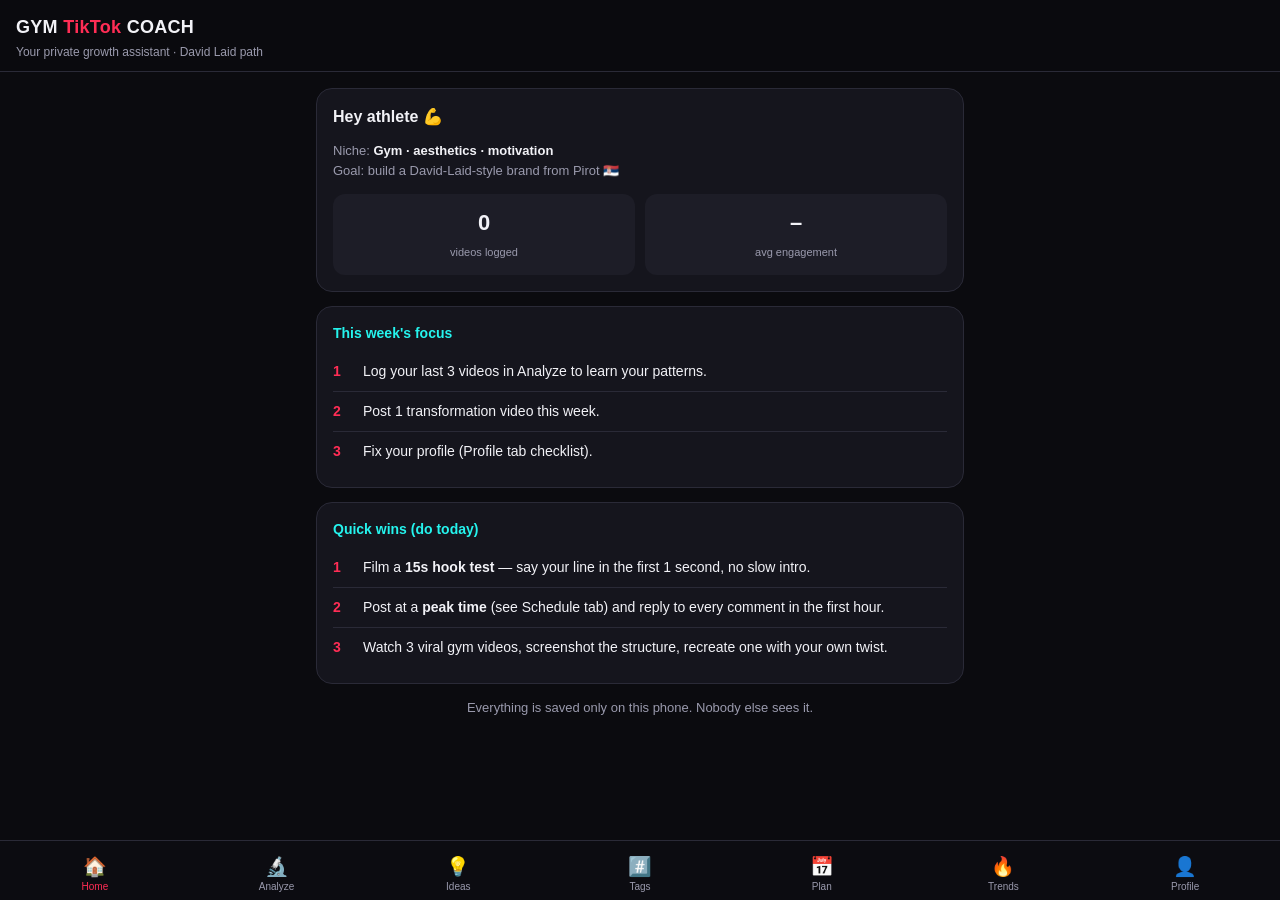
==== tiktok-gym-analyzer/index.html @ 6186374b "Add personal Gym TikTok Coach app (analyzer + growth assistant) Single-file offline web app tailored" ====
<!DOCTYPE html>
<html lang="en">
<head>
<meta charset="UTF-8" />
<meta name="viewport" content="width=device-width, initial-scale=1.0, maximum-scale=1.0, user-scalable=no" />
<meta name="theme-color" content="#0b0b0f" />
<title>Gym TikTok Coach</title>
<style>
  :root{
    --bg:#0b0b0f; --card:#15151d; --card2:#1d1d27; --line:#2a2a37;
    --txt:#f2f2f7; --muted:#9a9aad; --accent:#ff2d55; --accent2:#25f4ee;
    --good:#2ecc71; --warn:#f1c40f; --bad:#ff5252; --radius:16px;
  }
  *{box-sizing:border-box;-webkit-tap-highlight-color:transparent}
  body{margin:0;font-family:-apple-system,BlinkMacSystemFont,"Segoe UI",Roboto,Helvetica,Arial,sans-serif;
    background:var(--bg);color:var(--txt);line-height:1.5;padding-bottom:90px}
  header{position:sticky;top:0;z-index:50;background:rgba(11,11,15,.92);backdrop-filter:blur(12px);
    border-bottom:1px solid var(--line);padding:14px 16px 10px}
  header h1{margin:0;font-size:18px;font-weight:800;letter-spacing:.3px}
  header h1 span{color:var(--accent)}
  header p{margin:2px 0 0;font-size:12px;color:var(--muted)}
  main{padding:16px;max-width:680px;margin:0 auto}
  section{display:none;animation:fade .25s ease}
  section.active{display:block}
  @keyframes fade{from{opacity:0;transform:translateY(6px)}to{opacity:1;transform:none}}
  h2{font-size:16px;margin:4px 0 12px}
  h3{font-size:14px;margin:18px 0 8px;color:var(--accent2)}
  .card{background:var(--card);border:1px solid var(--line);border-radius:var(--radius);padding:16px;margin-bottom:14px}
  .card.tight{padding:13px}
  label{display:block;font-size:12px;color:var(--muted);margin:10px 0 4px;font-weight:600}
  input,select,textarea{width:100%;background:var(--card2);border:1px solid var(--line);color:var(--txt);
    border-radius:10px;padding:11px 12px;font-size:15px;font-family:inherit}
  textarea{resize:vertical;min-height:60px}
  .row{display:flex;gap:10px}.row>*{flex:1}
  button{cursor:pointer;border:none;font-family:inherit}
  .btn{background:var(--accent);color:#fff;font-weight:700;font-size:15px;padding:13px;border-radius:12px;width:100%;margin-top:14px}
  .btn.alt{background:var(--card2);color:var(--txt);border:1px solid var(--line)}
  .btn.sm{width:auto;padding:8px 14px;font-size:13px;margin:0}
  .chip{display:inline-block;background:var(--card2);border:1px solid var(--line);border-radius:999px;
    padding:6px 11px;font-size:13px;margin:4px 6px 0 0;cursor:pointer}
  .chip:active{background:var(--accent);border-color:var(--accent)}
  .hash{color:var(--accent2);font-size:13px;background:#142023;border:1px solid #1d3a3d;border-radius:8px;
    padding:6px 9px;margin:4px 6px 0 0;display:inline-block;cursor:pointer}
  .muted{color:var(--muted);font-size:13px}
  .pill{display:inline-block;font-size:11px;font-weight:700;padding:3px 9px;border-radius:999px;text-transform:uppercase;letter-spacing:.4px}
  .pill.good{background:rgba(46,204,113,.15);color:var(--good)}
  .pill.warn{background:rgba(241,196,15,.15);color:var(--warn)}
  .pill.bad{background:rgba(255,82,82,.15);color:var(--bad)}
  .vid{border-left:3px solid var(--line);padding:12px 0 12px 13px;margin-bottom:12px}
  .vid h4{margin:0 0 4px;font-size:14px}
  .vid .stats{font-size:12px;color:var(--muted);margin:2px 0}
  .diag{font-size:13px;margin-top:8px;background:var(--card2);border-radius:10px;padding:10px 12px}
  .diag b{color:var(--txt)}
  .meter{height:7px;background:var(--card2);border-radius:99px;overflow:hidden;margin:6px 0}
  .meter>i{display:block;height:100%;border-radius:99px}
  nav{position:fixed;bottom:0;left:0;right:0;background:rgba(13,13,18,.96);backdrop-filter:blur(14px);
    border-top:1px solid var(--line);display:flex;z-index:60;padding:6px 4px env(safe-area-inset-bottom)}
  nav button{flex:1;background:none;color:var(--muted);font-size:10px;padding:8px 2px;display:flex;flex-direction:column;align-items:center;gap:3px}
  nav button .ic{font-size:19px}
  nav button.on{color:var(--accent)}
  ul.clean{list-style:none;padding:0;margin:0}
  ul.clean li{padding:9px 0;border-bottom:1px solid var(--line);font-size:14px;display:flex;gap:10px;align-items:flex-start}
  ul.clean li:last-child{border-bottom:none}
  ul.clean li .n{color:var(--accent);font-weight:800;min-width:20px}
  .check{display:flex;gap:10px;align-items:flex-start;padding:9px 0;border-bottom:1px solid var(--line);font-size:14px}
  .check:last-child{border-bottom:none}
  .check input{width:20px;height:20px;flex:none;margin-top:1px;accent-color:var(--accent)}
  .check.done span{text-decoration:line-through;color:var(--muted)}
  .grid2{display:grid;grid-template-columns:1fr 1fr;gap:10px}
  .stat{background:var(--card2);border-radius:12px;padding:12px;text-align:center}
  .stat b{display:block;font-size:22px}
  .stat small{color:var(--muted);font-size:11px}
  .day{font-weight:700;color:var(--accent2);font-size:13px}
  details{background:var(--card2);border-radius:12px;padding:0 14px;margin-bottom:10px}
  details summary{cursor:pointer;padding:13px 0;font-weight:700;font-size:14px;list-style:none}
  details summary::-webkit-details-marker{display:none}
  details summary:before{content:"＋ ";color:var(--accent)}
  details[open] summary:before{content:"－ "}
  details .body{padding:0 0 14px;font-size:13.5px;color:#d8d8e2}
  .toast{position:fixed;bottom:96px;left:50%;transform:translateX(-50%);background:var(--accent);color:#fff;
    padding:10px 18px;border-radius:99px;font-size:13px;font-weight:700;opacity:0;transition:.3s;z-index:99;pointer-events:none}
  .toast.show{opacity:1}
  .empty{text-align:center;color:var(--muted);padding:30px 10px;font-size:14px}
  a{color:var(--accent2)}
</style>
</head>
<body>
<header>
  <h1>GYM <span>TikTok</span> COACH</h1>
  <p id="hdrSub">Your private growth assistant · David Laid path</p>
</header>

<main>
  <!-- ============ HOME / DASHBOARD ============ -->
  <section id="home" class="active">
    <div class="card">
      <h2 style="margin-top:0">Hey <span id="homeName">athlete</span> 💪</h2>
      <p class="muted" style="margin-top:0">Niche: <b id="homeNiche" style="color:var(--txt)">Gym · aesthetics · motivation</b><br/>
      Goal: build a David-Laid-style brand from Pirot 🇷🇸</p>
      <div class="grid2" style="margin-top:14px">
        <div class="stat"><b id="kVids">0</b><small>videos logged</small></div>
        <div class="stat"><b id="kEng">–</b><small>avg engagement</small></div>
      </div>
    </div>

    <div class="card">
      <h3 style="margin-top:0">This week's focus</h3>
      <ul class="clean" id="weekFocus"></ul>
    </div>

    <div class="card">
      <h3 style="margin-top:0">Quick wins (do today)</h3>
      <ul class="clean">
        <li><span class="n">1</span><span>Film a <b>15s hook test</b> — say your line in the first 1 second, no slow intro.</span></li>
        <li><span class="n">2</span><span>Post at a <b>peak time</b> (see Schedule tab) and reply to every comment in the first hour.</span></li>
        <li><span class="n">3</span><span>Watch 3 viral gym videos, screenshot the structure, recreate one with your own twist.</span></li>
      </ul>
    </div>
    <p class="muted" style="text-align:center">Everything is saved only on this phone. Nobody else sees it.</p>
  </section>

  <!-- ============ ANALYZE ============ -->
  <section id="analyze">
    <h2>Analyze a video</h2>
    <div class="card">
      <p class="muted" style="margin-top:0">Open TikTok → your video → tap <b>···</b> → <b>Analytics</b>. Type the numbers in. The coach tells you <i>why</i> it did well or poorly and what to fix.</p>
      <label>Short title / what it was about</label>
      <input id="aTitle" placeholder="e.g. Back day + David Laid quote" />
      <div class="row">
        <div><label>Views</label><input id="aViews" type="number" inputmode="numeric" placeholder="0"/></div>
        <div><label>Likes</label><input id="aLikes" type="number" inputmode="numeric" placeholder="0"/></div>
      </div>
      <div class="row">
        <div><label>Comments</label><input id="aComments" type="number" inputmode="numeric" placeholder="0"/></div>
        <div><label>Shares</label><input id="aShares" type="number" inputmode="numeric" placeholder="0"/></div>
      </div>
      <div class="row">
        <div><label>Saves (optional)</label><input id="aSaves" type="number" inputmode="numeric" placeholder="0"/></div>
        <div><label>Avg watch (optional)</label>
          <select id="aWatch">
            <option value="">don't know</option>
            <option value="full">Watched most/all</option>
            <option value="mid">Watched about half</option>
            <option value="low">Dropped early</option>
          </select>
        </div>
      </div>
      <label>Video length</label>
      <select id="aLen">
        <option value="short">Under 15s</option>
        <option value="mid" selected>15–35s</option>
        <option value="long">35s+</option>
      </select>
      <button class="btn" onclick="analyze()">Diagnose this video →</button>
    </div>
    <div id="aResult"></div>
  </section>

  <!-- ============ LIBRARY ============ -->
  <section id="library">
    <h2>Your videos</h2>
    <div id="libList"></div>
  </section>

  <!-- ============ IDEAS ============ -->
  <section id="ideas">
    <h2>What to post</h2>
    <div class="card tight">
      <p class="muted" style="margin-top:0">Tap to get a fresh idea built for the gym niche. Each one is a proven format — just add your face and your story.</p>
      <button class="btn sm" onclick="rollIdea()">🎬 Give me an idea</button>
      <div id="ideaBox" style="margin-top:14px"></div>
    </div>

    <h3>Content pillars (rotate these)</h3>
    <div class="card tight">
      <p class="muted" style="margin-top:0">A strong gym page is ~5 repeating themes. Aim each video at one:</p>
      <details><summary>1 · Transformation & progress</summary><div class="body">Your "before vs now", weekly check-ins, "1 year natural progress", flexing PRs. People follow a <b>journey</b>. Show you're 19 and chasing a David Laid physique — that arc is your superpower.</div></details>
      <details><summary>2 · Aesthetics & gym posing</summary><div class="body">Pump clips, posing in good lighting, "how to make your back look wider", outfit/lighting that shows conditioning. High save + share rate.</div></details>
      <details><summary>3 · Motivation & mindset</summary><div class="body">Discipline over motivation, David Laid quotes, "nobody is coming to save you", training when you don't feel like it. Pairs great with a hard set + text overlay.</div></details>
      <details><summary>4 · How-to / value</summary><div class="body">"3 exercises for a bigger chest", form fixes, beginner mistakes, what you eat in a day on a Serbian budget. Value = saves = reach.</div></details>
      <details><summary>5 · Relatable / personality</summary><div class="body">Gym humor, "POV: leg day", gym in Pirot vs big city gyms, training in winter. This is what makes people pick YOU over a faceless page.</div></details>
    </div>

    <h3>Hooks that stop the scroll</h3>
    <div class="card tight">
      <p class="muted" style="margin-top:0">Say or show one of these in the <b>first 1 second</b>. Tap to copy.</p>
      <div id="hookBox"></div>
    </div>
  </section>

  <!-- ============ HASHTAGS ============ -->
  <section id="tags">
    <h2>Hashtags</h2>
    <div class="card">
      <p class="muted" style="margin-top:0">Best practice: <b>3–5 tags</b>, mix one big + a few niche + one local. Don't spam 30 tags. Pick a video type:</p>
      <select id="tagType" onchange="buildTags()">
        <option value="transformation">Transformation / progress</option>
        <option value="aesthetic">Aesthetics / posing</option>
        <option value="motivation">Motivation / mindset</option>
        <option value="howto">How-to / tips</option>
        <option value="relatable">Relatable / funny</option>
      </select>
      <div id="tagOut" style="margin-top:14px"></div>
      <button class="btn alt" id="copyTags" onclick="copyTags()">📋 Copy this set</button>
    </div>
    <div class="card tight">
      <h3 style="margin-top:0">Local reach (Serbia / Balkan)</h3>
      <p class="muted">Adding local tags helps you get seen by people who can actually become a real-life community and dominate a smaller pond first.</p>
      <div id="localTags"></div>
    </div>
  </section>

  <!-- ============ SCHEDULE ============ -->
  <section id="schedule">
    <h2>Posting schedule</h2>
    <div class="card">
      <h3 style="margin-top:0">How often</h3>
      <p>Post <b>1–2 videos per day</b>, every day, for 30 days. Consistency beats perfection — the algorithm rewards volume + watch time while you're small. Quality matters, but a "perfect" video once a week will not grow you.</p>
    </div>
    <div class="card">
      <h3 style="margin-top:0">Best times (Serbia time)</h3>
      <p class="muted" style="margin-top:0">Your followers are mostly students + gym-goers. Post ~30 min before they're free:</p>
      <ul class="clean">
        <li><span class="day">Mon–Fri</span><span>7:00–8:00 (morning scroll) · 14:00–16:00 (after school) · <b>19:00–22:00</b> (prime, best)</span></li>
        <li><span class="day">Sat–Sun</span><span>11:00–13:00 · 19:00–22:00</span></li>
      </ul>
      <p class="muted">After 1–2 weeks, check your own Analytics → Followers → most active times and adjust to YOUR audience.</p>
    </div>
    <div class="card">
      <h3 style="margin-top:0">Stories — what & how often</h3>
      <p>Post <b>2–4 stories/day</b>. Stories build loyalty with people who already follow you (they don't grow reach, but they turn viewers into fans):</p>
      <ul class="clean">
        <li><span class="n">•</span><span><b>Behind the scenes:</b> walking to the gym, pre-workout, the boring real grind.</span></li>
        <li><span class="n">•</span><span><b>Polls/questions:</b> "Push or pull today?", "Rate my form" — replies boost your relationship score.</span></li>
        <li><span class="n">•</span><span><b>Daily check-in:</b> meal, water, mood — show the discipline, not just highlights.</span></li>
        <li><span class="n">•</span><span><b>Re-share your post</b> to story so more followers catch it.</span></li>
      </ul>
    </div>
    <div class="card">
      <h3 style="margin-top:0">Weekly template</h3>
      <ul class="clean" id="weekTemplate"></ul>
    </div>
  </section>

  <!-- ============ TRENDS ============ -->
  <section id="trends">
    <h2>Trends for your niche</h2>
    <div class="card tight">
      <p class="muted" style="margin-top:0">Trends change weekly — these are <b>evergreen gym trend formats</b> that keep coming back. Put your spin on whatever sound is hot right now.</p>
      <div id="trendBox"></div>
    </div>
    <div class="card">
      <h3 style="margin-top:0">How to find what's trending RIGHT NOW</h3>
      <ul class="clean">
        <li><span class="n">1</span><span>Open TikTok search → type <b>"gym"</b>, <b>"fitness"</b>, <b>"natural"</b> and watch what's getting millions this week.</span></li>
        <li><span class="n">2</span><span>When scrolling, if a <b>sound</b> shows ▶ rising / you hear it 3+ times in gym videos — save it, use it within 3–5 days.</span></li>
        <li><span class="n">3</span><span>Follow David Laid, Tom Daley-type aesthetics pages, and 5 Balkan gym creators. Copy the <i>format</i>, not the person.</span></li>
        <li><span class="n">4</span><span>Tap "Add sound" → TikTok shows trending audio with an arrow icon. Use those.</span></li>
      </ul>
    </div>
  </section>

  <!-- ============ PROFILE ============ -->
  <section id="profile">
    <h2>Profile setup</h2>
    <div class="card">
      <h3 style="margin-top:0">Make your profile convert</h3>
      <p class="muted">When someone watches one video, they check your profile in 2 seconds and decide to follow or leave. Optimize it:</p>
      <div id="profChecks"></div>
    </div>
    <div class="card">
      <h3 style="margin-top:0">Bio templates (tap to copy)</h3>
      <div id="bioBox"></div>
    </div>
    <div class="card">
      <h3 style="margin-top:0">Your details</h3>
      <label>Your name / handle</label>
      <input id="setName" placeholder="e.g. Veo / @veo.fit" />
      <button class="btn" onclick="saveProfile()">Save</button>
    </div>
    <div class="card tight">
      <h3 style="margin-top:0">Your data</h3>
      <p class="muted">Everything lives only on this device. Back it up or move phones:</p>
      <div class="row">
        <button class="btn alt sm" style="flex:1" onclick="exportData()">⬇ Export</button>
        <button class="btn alt sm" style="flex:1" onclick="document.getElementById('imp').click()">⬆ Import</button>
      </div>
      <input id="imp" type="file" accept="application/json" style="display:none" onchange="importData(event)" />
      <button class="btn alt sm" style="width:100%;margin-top:10px;color:var(--bad)" onclick="resetAll()">Reset everything</button>
    </div>
  </section>

  <!-- ============ PLAN ============ -->
  <section id="plan">
    <h2>30-day glow-up plan</h2>
    <div class="card tight">
      <p class="muted" style="margin-top:0">Follow this and you'll have a real, growing page in a month. Check items off:</p>
      <div id="planChecks"></div>
    </div>
  </section>
</main>

<nav id="nav"></nav>
<div class="toast" id="toast"></div>

<script>
/* ---------------- STATE ---------------- */
const KEY='gymTikTokCoach_v1';
let state=load();
function load(){try{return JSON.parse(localStorage.getItem(KEY))||fresh()}catch(e){return fresh()}}
function fresh(){return {name:'', videos:[], checks:{}, plan:{}}}
function save(){localStorage.setItem(KEY,JSON.stringify(state))}
function toast(m){const t=document.getElementById('toast');t.textContent=m;t.classList.add('show');setTimeout(()=>t.classList.remove('show'),1600)}

/* ---------------- NAV ---------------- */
const TABS=[
  ['home','🏠','Home'],['analyze','🔬','Analyze'],['library','📁','Videos'],
  ['ideas','💡','Ideas'],['tags','#️⃣','Tags'],['schedule','📅','Plan'],
  ['trends','🔥','Trends'],['profile','👤','Profile'],['plan','🚀','30-Day']
];
function buildNav(){
  const n=document.getElementById('nav');
  // show a compact subset in the bar; all reachable
  const bar=['home','analyze','ideas','tags','schedule','trends','profile'];
  n.innerHTML=bar.map(id=>{
    const t=TABS.find(x=>x[0]===id);
    return `<button data-tab="${id}" onclick="go('${id}')"><span class="ic">${t[1]}</span>${t[2]}</button>`;
  }).join('');
}
function go(id){
  document.querySelectorAll('section').forEach(s=>s.classList.toggle('active',s.id===id));
  document.querySelectorAll('#nav button').forEach(b=>b.classList.toggle('on',b.dataset.tab===id));
  window.scrollTo(0,0);
  if(id==='library')renderLib();
  if(id==='plan')renderPlan();
}

/* ---------------- ANALYSIS ENGINE ---------------- */
function analyze(){
  const v={
    title:val('aTitle')||'Untitled',
    views:num('aViews'),likes:num('aLikes'),comments:num('aComments'),
    shares:num('aShares'),saves:num('aSaves'),
    watch:val('aWatch'),len:val('aLen'),ts:Date.now()
  };
  if(v.views<=0){toast('Enter the views first');return}
  const r=diagnose(v);
  v.diag=r;
  state.videos.unshift(v);save();updateHome();
  document.getElementById('aResult').innerHTML=renderDiag(v,r);
  // clear
  ['aTitle','aViews','aLikes','aComments','aShares','aSaves'].forEach(id=>document.getElementById(id).value='');
  document.getElementById('aResult').scrollIntoView({behavior:'smooth'});
}

function diagnose(v){
  const eng=(v.likes+v.comments+v.shares)/v.views; // engagement rate
  const likeR=v.likes/v.views, comR=v.comments/v.views, shR=v.shares/v.views;
  const saveR=v.saves>0?v.saves/v.views:null;
  let grade, color, headline, why=[], fixes=[];

  // ENGAGEMENT QUALITY (do people who watch, react?)
  // benchmarks for fitness: ER >8% great, 4-8% solid, <4% weak
  const engGood = eng>=0.08, engOk = eng>=0.04;

  // REACH (did the algorithm push it?) — relative to this account
  const avgViews = accountAvgViews();
  const reachGood = v.views >= avgViews*1.5;
  const reachLow  = v.views < avgViews*0.6 || v.views<300;

  // ---- SCENARIOS ----
  if(engGood && reachLow){
    grade='HIDDEN GEM';color='warn';
    headline="Great content, weak reach. The few people who saw it LOVED it — TikTok just didn't push it far.";
    why.push("Engagement rate is high ("+pct(eng)+") — your idea/content is strong.");
    why.push("Views are below your average, so the algorithm didn't expand it. That's almost always the <b>hook</b> (first 1–2s) or <b>watch time</b>, not the topic.");
    fixes.push("Re-post the SAME idea with a harder hook in the first second.");
    fixes.push("Cut the intro — start mid-action (the rep, the reveal).");
    fixes.push("Try a trending sound so it rides an existing wave.");
  } else if(engGood && reachGood){
    grade='WINNER';color='good';
    headline="This is your formula. Make more like this.";
    why.push("High engagement ("+pct(eng)+") AND strong reach — the algorithm and people both approved.");
    if(shR>=0.01) why.push("Strong shares ("+pct(shR)+") — shares are the #1 viral signal. People sent this to friends.");
    fixes.push("Make a PART 2 / series from this exact topic.");
    fixes.push("Note the hook, sound, length, time you posted — repeat that recipe.");
  } else if(!engOk && reachGood){
    grade='SHALLOW VIEWS';color='warn';
    headline="Lots of views but they scrolled past without caring. Looks good, no substance/payoff.";
    why.push("Views are fine but engagement is low ("+pct(eng)+"). People watched a bit then left without liking.");
    why.push("Usually means: no payoff/ending, no reason to like, or the hook over-promised.");
    fixes.push("Add a clear ending or 'wait for it' payoff so people react.");
    fixes.push("Put a question/opinion in the caption to trigger comments.");
    fixes.push("Add a text overlay with a relatable line they'll want to share.");
  } else if(reachLow && !engOk){
    grade='NEEDS WORK';color='bad';
    headline="Low reach and low engagement — most likely the first 2 seconds and watch time.";
    why.push("Few views + few reactions = the video got tested on a small batch and TikTok stopped pushing it.");
    why.push("90% of the time the cause is the HOOK (slow start) or LENGTH (too long, people dropped).");
    fixes.push("Rewrite the first 1 second: show the result/peak first, then explain.");
    fixes.push("Keep it 15–25s while you're small — easier to get full watches & rewatches.");
    fixes.push("Use better lighting/framing so it looks scroll-worthy in the feed.");
  } else {
    grade='SOLID';color='good';
    headline="Decent video. Small tweaks can push it further.";
    why.push("Engagement "+pct(eng)+", reach around your average. Nothing broken, just not breakout.");
    fixes.push("Sharper hook + a trending sound is usually the difference between this and a viral one.");
  }

  // WATCH-TIME signal override
  if(v.watch==='low'){
    why.push("⚠️ You said people dropped early — that's the single biggest reason for low reach. Fix the first 2 seconds before anything else.");
    fixes.unshift("Front-load the best moment in second 1. Delete any slow intro.");
  } else if(v.watch==='full'){
    why.push("✅ People watched most of it — watch time is your friend. Lean into reach (hook + sound + posting time).");
  }
  if(v.len==='long' && reachLow){
    fixes.push("It's long — trim to under 25s. Short videos loop and rack up watch time faster when small.");
  }
  // COMMENT / SHARE specifics
  if(comR<0.003 && v.views>500) fixes.push("Almost no comments — end with a question or a hot take to spark replies.");
  if(saveR!==null && saveR>=0.02) why.push("High save rate ("+pct(saveR)+") — people saved it as useful. Make more 'how-to / value' content like this.");

  return {eng,likeR,comR,shR,saveR,grade,color,headline,why,fixes,
    bars:[
      ['Engagement', Math.min(eng/0.10,1), eng>=0.08?'good':eng>=0.04?'warn':'bad'],
      ['Likes',      Math.min(likeR/0.08,1), likeR>=0.05?'good':likeR>=0.02?'warn':'bad'],
      ['Comments',   Math.min(comR/0.01,1), comR>=0.006?'good':comR>=0.002?'warn':'bad'],
      ['Shares (viral)', Math.min(shR/0.015,1), shR>=0.008?'good':shR>=0.002?'warn':'bad'],
    ]};
}
function accountAvgViews(){
  const vs=state.videos.map(v=>v.views).filter(n=>n>0);
  if(!vs.length)return 800; // assume small account default
  return vs.reduce((a,b)=>a+b,0)/vs.length;
}
function renderDiag(v,r){
  const cmap={good:'var(--good)',warn:'var(--warn)',bad:'var(--bad)'};
  return `<div class="card">
    <span class="pill ${r.color}">${r.grade}</span>
    <h3 style="margin:10px 0 6px">${esc(v.title)}</h3>
    <p style="margin:0 0 4px">${r.headline}</p>
    <div class="stats muted">${fmt(v.views)} views · ${fmt(v.likes)} likes · ${fmt(v.comments)} comments · ${fmt(v.shares)} shares</div>
    <div style="margin:14px 0">
      ${r.bars.map(b=>`<div style="font-size:12px;color:var(--muted);display:flex;justify-content:space-between"><span>${b[0]}</span></div>
        <div class="meter"><i style="width:${Math.round(b[1]*100)}%;background:${cmap[b[2]]}"></i></div>`).join('')}
    </div>
    <h3>Why it performed this way</h3>
    <ul class="clean">${r.why.map(w=>`<li><span class="n">•</span><span>${w}</span></li>`).join('')}</ul>
    <h3>Fix it next time</h3>
    <ul class="clean">${r.fixes.map((f,i)=>`<li><span class="n">${i+1}</span><span>${f}</span></li>`).join('')}</ul>
  </div>`;
}

/* ---------------- LIBRARY ---------------- */
function renderLib(){
  const el=document.getElementById('libList');
  if(!state.videos.length){el.innerHTML='<div class="empty">No videos yet.<br/>Go to <b>Analyze</b> and add your first one.</div>';return}
  el.innerHTML='<div class="card">'+state.videos.map((v,i)=>{
    const r=v.diag||diagnose(v);
    return `<div class="vid" style="border-color:${({good:'var(--good)',warn:'var(--warn)',bad:'var(--bad)'})[r.color]}">
      <h4>${esc(v.title)} <span class="pill ${r.color}" style="margin-left:4px">${r.grade}</span></h4>
      <div class="stats">${fmt(v.views)} views · ${fmt(v.likes)} likes · ${fmt(v.comments)} comm · ${fmt(v.shares)} shares · ER ${pct(r.eng)}</div>
      <div class="diag"><b>Top fix:</b> ${r.fixes[0]} <a style="float:right" onclick="delVid(${i})">✕</a></div>
    </div>`;
  }).join('')+'</div>';
}
function delVid(i){state.videos.splice(i,1);save();renderLib();updateHome();toast('Deleted')}

/* ---------------- IDEAS ---------------- */
const IDEAS=[
  {t:"\"1 year natural transformation\"",d:"Side-by-side of an old photo and now. Trending sound + text: 'started at 60kg, scared of the gym'. Transformation videos are the #1 follow-driver for young lifters."},
  {t:"\"POV: leg day in Pirot\"",d:"Funny relatable skit of you dreading/dominating leg day. Local + humor + gym = very shareable."},
  {t:"\"How to get a wider back (3 moves)\"",d:"Quick demo of lat pulldown, row, pull-up with text cues. Value content = saves = reach."},
  {t:"\"Becoming David Laid — day in my life\"",d:"Morning to night: meal, training, sleep. Frame it as the journey to your idol's physique. People follow arcs."},
  {t:"\"Rate my physique (19, natural)\"",d:"Posing in good light, ask for honest rating in comments. Comment-bait = algorithm boost."},
  {t:"\"What I eat in a day on a student budget\"",d:"Cheap high-protein meals in Serbia. Relatable + useful, huge for your audience."},
  {t:"\"Nobody is coming to save you\"",d:"Hard set + David-Laid-style discipline quote overlay + emotional sound. Motivation pillar."},
  {t:"\"Gym mistakes I made as a beginner\"",d:"List 3 things you'd tell your past self. Beginners are your biggest audience — speak to them."},
  {t:"\"30-day natural progress\"",d:"Weekly clips stitched together. Show small but real change. Builds a series people return for."},
  {t:"\"Training when you don't feel like it\"",d:"Film the cold/tired walk to the gym, then the pump. Discipline > motivation message."},
  {t:"\"Pump + posing routine\"",d:"Last set, then hit poses in the mirror. Pure aesthetics pillar, high saves & shares."},
  {t:"\"Reply to a hater with a clip\"",d:"Use a real or made-up comment, answer it with your progress. Engagement gold."},
  {t:"\"Cheap home gym in Serbia\"",d:"Show training with minimal equipment. Relatable to people who can't afford fancy gyms."},
  {t:"\"3 exercises for a bigger chest\"",d:"Incline press, dips, flyes — quick form cues. Classic save-magnet how-to."},
  {t:"\"Same gym fit, 6 months apart\"",d:"Wear the identical outfit then vs now. Visual proof of progress, no words needed."}
];
function rollIdea(){
  const i=IDEAS[Math.floor(Math.random()*IDEAS.length)];
  document.getElementById('ideaBox').innerHTML=
    `<div class="card2" style="background:var(--card2);border-radius:12px;padding:14px">
      <h3 style="margin:0 0 6px;color:var(--accent)">${i.t}</h3>
      <p style="margin:0;font-size:14px">${i.d}</p>
    </div>`;
}
const HOOKS=[
  "Stop scrolling if you're skinny and want to grow.",
  "This is what 1 year natural looks like.",
  "Nobody told me this when I started lifting.",
  "POV: you finally got addicted to the gym.",
  "I'm 19 and chasing a David Laid physique — day 1 vs now.",
  "You're not lazy. You're just comfortable. Watch this.",
  "Do this every back day for a wider frame.",
  "Rate my physique honestly in the comments.",
  "Everyone skips this and stays small.",
  "If you train in a small town, this is for you.",
  "3 things I'd tell my first-day-in-the-gym self.",
  "Watch till the end for the result."
];
function renderHooks(){
  document.getElementById('hookBox').innerHTML=HOOKS.map(h=>`<span class="chip" onclick="copy('${esc(h).replace(/'/g,"\\'")}')">${esc(h)}</span>`).join('');
}

/* ---------------- HASHTAGS ---------------- */
const TAGS={
  base:['#gym','#gymtok','#fitness','#fyp','#foryou'],
  transformation:['#transformation','#bodytransformation','#naturalbodybuilding','#progress','#gymjourney','#beforeandafter'],
  aesthetic:['#aesthetic','#physique','#shredded','#gymaesthetics','#posing','#pump'],
  motivation:['#motivation','#gymmotivation','#discipline','#mindset','#davidlaid','#nevergiveup'],
  howto:['#gymtips','#fitnesstips','#howto','#formcheck','#workout','#backday'],
  relatable:['#gymhumor','#gymmemes','#legday','#relatable','#gymlife','#pov'],
  local:['#serbia','#srbija','#pirot','#balkan','#teretana','#fitnesssrbija']
};
function buildTags(){
  const type=document.getElementById('tagType').value;
  // best practice: 1 broad + 3 niche + 1 local = 5
  const pick=[ 'gymtok', ...sample(TAGS[type],3).map(s=>s.slice(1)), 'serbia' ];
  const set=['#'+'gymtok', ...sample(TAGS[type],3), '#fyp', '#srbija'];
  const final=dedupe(['#gymtok',...sample(TAGS[type],3),'#fyp']).slice(0,4).concat(['#srbija']);
  document.getElementById('tagOut').innerHTML=final.map(t=>`<span class="hash" onclick="copy('${t}')">${t}</span>`).join('');
  document.getElementById('tagOut').dataset.set=final.join(' ');
  document.getElementById('localTags').innerHTML=TAGS.local.map(t=>`<span class="hash" onclick="copy('${t}')">${t}</span>`).join('');
}
function copyTags(){const s=document.getElementById('tagOut').dataset.set||'';copy(s)}

/* ---------------- TRENDS ---------------- */
const TRENDS=[
  ["Transformation reveal","Old photo → flex to the beat drop. Use whatever emotional/hype sound is trending. Evergreen, always works for young lifters."],
  ["\"How it started vs how it's going\"","Two clips: nervous beginner vs confident now. Pairs with most trending audios."],
  ["Glow-up / 'we go gym' edits","Fast-cut aesthetic edit of your best clips to a hyped song. High shares."],
  ["Form check / 'rate the rep'","Show a heavy set, ask for ratings. Comment-bait trend that recycles constantly."],
  ["\"POV\" gym skits","POV: spotter, POV: leg day, POV: the gym crush. Add local Pirot flavor for relatability."],
  ["Voiceover storytime over a workout","Talk about your journey/mindset while training in the background. Huge for building a personal brand."],
  ["\"Things that just make sense\" lists","Quick text list over clips (e.g. natural lifter edition). Save-friendly."],
  ["Day-in-the-life / 'come train with me'","Vlog-style following you to the gym. Builds parasocial connection = followers."]
];
function renderTrends(){
  document.getElementById('trendBox').innerHTML=TRENDS.map(t=>
    `<details><summary>${t[0]}</summary><div class="body">${t[1]}</div></details>`).join('');
}

/* ---------------- PROFILE ---------------- */
const PROF=[
  "Profile pic: a clear, well-lit shot of your face or physique (not a logo). People follow people.",
  "Username: simple + 'fit/gym' so it's obvious (e.g. @veo.fit, @veo.gym). Easy to remember & search.",
  "Bio line 1: who you are — '19 · natural · chasing a David Laid physique'.",
  "Bio line 2: where — 'Pirot, Serbia 🇷🇸' (locals connect, builds trust).",
  "Bio line 3: a reason to follow — 'follow the journey to 80kg shredded'.",
  "Pin your 3 best videos to the top (transformation, value, personality).",
  "Keep a consistent look: same lighting/filter so your grid feels like a brand.",
  "Add a hook to your name field too — TikTok shows it in search.",
  "Reply to comments from your profile so visitors see you're active."
];
function renderProf(){
  const el=document.getElementById('profChecks');
  el.innerHTML=PROF.map((p,i)=>{
    const done=!!state.checks['prof'+i];
    return `<label class="check ${done?'done':''}"><input type="checkbox" ${done?'checked':''} onchange="toggleCheck('prof${i}',this)"><span>${p}</span></label>`;
  }).join('');
}
const BIOS=[
  "19 · Natural 🇷🇸\nChasing a David Laid physique\nPirot gym journey 📈\nNew video daily 💪",
  "From skinny to shredded\n19 | Pirot, Serbia\nNatural transformation\nFollow the grind ⬇️",
  "Gym is therapy 🧠\n19yo natural lifter\nDavid Laid is the goal\nDaily motivation + tips"
];
function renderBios(){
  document.getElementById('bioBox').innerHTML=BIOS.map(b=>
    `<div class="card2" style="background:var(--card2);border-radius:12px;padding:12px;margin-bottom:10px;white-space:pre-line;font-size:14px">${esc(b)}
      <button class="chip" style="margin-top:8px" onclick="copy(\`${b}\`)">📋 Copy</button></div>`).join('');
}
function saveProfile(){state.name=val('setName');save();updateHome();toast('Saved')}

/* ---------------- WEEK TEMPLATE / FOCUS ---------------- */
const WEEK=[
  ['Mon','Transformation / progress clip','#transformation #gymtok #fyp'],
  ['Tue','How-to / 3 tips (value)','#gymtips #fitness #howto'],
  ['Wed','Motivation + hard set','#gymmotivation #discipline #davidlaid'],
  ['Thu','Relatable / POV skit','#gymhumor #pov #legday'],
  ['Fri','Aesthetics / posing pump','#physique #aesthetic #pump'],
  ['Sat','Day-in-the-life / vlog','#dayinmylife #gymlife #srbija'],
  ['Sun','Reply-to-comment / community','#fyp #gymtok #serbia']
];
function renderWeek(){
  document.getElementById('weekTemplate').innerHTML=WEEK.map(w=>
    `<li><span class="day">${w[0]}</span><span>${w[1]}<br/><span class="muted">${w[2]}</span></span></li>`).join('');
}
function renderFocus(){
  const n=state.videos.length;
  let f;
  if(n===0)f=["Log your last 3 videos in Analyze to learn your patterns.","Post 1 transformation video this week.","Fix your profile (Profile tab checklist)."];
  else{
    const avgEng=state.videos.reduce((a,v)=>a+(v.diag||diagnose(v)).eng,0)/n;
    f=[];
    if(avgEng<0.04)f.push("Your engagement is low — focus on stronger hooks + a payoff/ending in every video.");
    else f.push("Engagement is solid — now push reach: trending sounds + best posting times.");
    f.push("Double down on whatever video got your best reach — make a Part 2.");
    f.push("Post every day this week, even imperfect ones. Volume builds the algorithm's trust.");
  }
  document.getElementById('weekFocus').innerHTML=f.map((x,i)=>`<li><span class="n">${i+1}</span><span>${x}</span></li>`).join('');
}

/* ---------------- 30-DAY PLAN ---------------- */
const PLAN=[
  "Week 1 — Set up: optimize profile, pic, bio, username. Pick your 5 content pillars.",
  "Week 1 — Film a 'batch' of 7 videos in one session so you never run out.",
  "Week 1 — Post 1/day. Study which hook style holds attention.",
  "Week 1 — Follow David Laid + 5 Balkan gym creators. Save 10 video formats to copy.",
  "Week 2 — Post 1–2/day. Add a trending sound to every video.",
  "Week 2 — Analyze every post here. Find your best format.",
  "Week 2 — Start posting 2–4 stories/day (BTS, polls, check-ins).",
  "Week 2 — Reply to EVERY comment within the first hour.",
  "Week 3 — Make a series/Part 2 from your best video.",
  "Week 3 — Test posting times; lock in your 2 best slots.",
  "Week 3 — Do 1 trend per day with your own spin.",
  "Week 3 — Collab/duet with a local creator or friend.",
  "Week 4 — Double down only on formats that worked. Drop what didn't.",
  "Week 4 — Post your strongest transformation video yet.",
  "Week 4 — Review your 30-day stats here, set next month's goal (e.g. +1000 followers)."
];
function renderPlan(){
  const el=document.getElementById('planChecks');
  el.innerHTML=PLAN.map((p,i)=>{
    const done=!!state.plan['p'+i];
    return `<label class="check ${done?'done':''}"><input type="checkbox" ${done?'checked':''} onchange="togglePlan('p${i}',this)"><span>${p}</span></label>`;
  }).join('');
}
function togglePlan(k,el){state.plan[k]=el.checked;save();el.closest('.check').classList.toggle('done',el.checked)}
function toggleCheck(k,el){state.checks[k]=el.checked;save();el.closest('.check').classList.toggle('done',el.checked)}

/* ---------------- HOME ---------------- */
function updateHome(){
  document.getElementById('homeName').textContent=state.name||'athlete';
  document.getElementById('kVids').textContent=state.videos.length;
  if(state.videos.length){
    const avg=state.videos.reduce((a,v)=>a+(v.diag||diagnose(v)).eng,0)/state.videos.length;
    document.getElementById('kEng').textContent=pct(avg);
  } else document.getElementById('kEng').textContent='–';
  document.getElementById('setName').value=state.name||'';
  renderFocus();
}

/* ---------------- DATA ---------------- */
function exportData(){
  const blob=new Blob([JSON.stringify(state,null,2)],{type:'application/json'});
  const a=document.createElement('a');a.href=URL.createObjectURL(blob);
  a.download='gym-tiktok-coach-backup.json';a.click();toast('Exported')
}
function importData(e){
  const f=e.target.files[0];if(!f)return;
  const r=new FileReader();r.onload=()=>{try{state=JSON.parse(r.result);save();initAll();toast('Imported')}catch(x){toast('Bad file')}};
  r.readAsText(f)
}
function resetAll(){if(confirm('Erase all your data on this phone?')){state=fresh();save();initAll();toast('Reset')}}

/* ---------------- UTILS ---------------- */
function val(id){return document.getElementById(id).value.trim()}
function num(id){return parseInt(document.getElementById(id).value)||0}
function pct(x){return (x*100).toFixed(1)+'%'}
function fmt(n){return n>=1000?(n/1000).toFixed(n>=10000?0:1)+'k':n}
function esc(s){return (s+'').replace(/[&<>"]/g,c=>({'&':'&amp;','<':'&lt;','>':'&gt;','"':'&quot;'}[c]))}
function sample(arr,n){return [...arr].sort(()=>Math.random()-0.5).slice(0,n)}
function dedupe(a){return [...new Set(a)]}
function copy(t){
  navigator.clipboard?.writeText(t).then(()=>toast('Copied!')).catch(()=>toast('Copied!'));
}

/* ---------------- INIT ---------------- */
function initAll(){
  buildNav();updateHome();renderHooks();buildTags();renderTrends();
  renderProf();renderBios();renderWeek();renderLib();renderPlan();rollIdea();
}
initAll();
go('home');
</script>
</body>
</html>
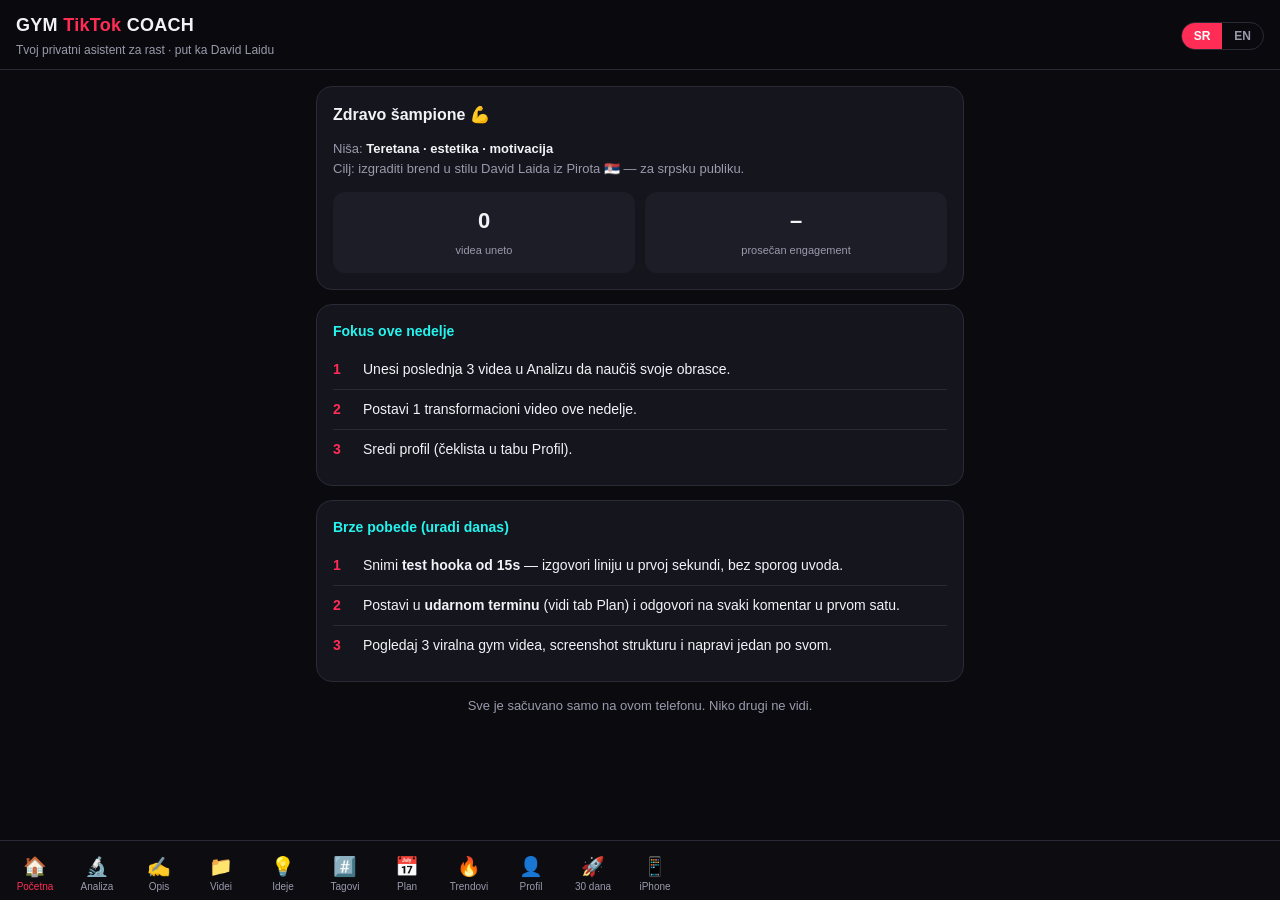
==== commit c6ef8bf6: "Add Serbian content, caption generator, iOS support to Gym TikTok Coach - Full Serbian/English conte" ====
--- a/tiktok-gym-analyzer/index.html
+++ b/tiktok-gym-analyzer/index.html
@@ -1,9 +1,14 @@
 <!DOCTYPE html>
-<html lang="en">
+<html lang="sr">
 <head>
 <meta charset="UTF-8" />
-<meta name="viewport" content="width=device-width, initial-scale=1.0, maximum-scale=1.0, user-scalable=no" />
+<meta name="viewport" content="width=device-width, initial-scale=1.0, maximum-scale=1.0, user-scalable=no, viewport-fit=cover" />
 <meta name="theme-color" content="#0b0b0f" />
+<!-- iOS home-screen app -->
+<meta name="apple-mobile-web-app-capable" content="yes" />
+<meta name="apple-mobile-web-app-status-bar-style" content="black-translucent" />
+<meta name="apple-mobile-web-app-title" content="Gym Coach" />
+<meta name="mobile-web-app-capable" content="yes" />
 <title>Gym TikTok Coach</title>
 <style>
   :root{
@@ -13,12 +18,16 @@
   }
   *{box-sizing:border-box;-webkit-tap-highlight-color:transparent}
   body{margin:0;font-family:-apple-system,BlinkMacSystemFont,"Segoe UI",Roboto,Helvetica,Arial,sans-serif;
-    background:var(--bg);color:var(--txt);line-height:1.5;padding-bottom:90px}
+    background:var(--bg);color:var(--txt);line-height:1.5;padding-bottom:96px;-webkit-text-size-adjust:100%}
   header{position:sticky;top:0;z-index:50;background:rgba(11,11,15,.92);backdrop-filter:blur(12px);
-    border-bottom:1px solid var(--line);padding:14px 16px 10px}
+    border-bottom:1px solid var(--line);padding:calc(12px + env(safe-area-inset-top)) 16px 10px}
+  .htop{display:flex;justify-content:space-between;align-items:center}
   header h1{margin:0;font-size:18px;font-weight:800;letter-spacing:.3px}
   header h1 span{color:var(--accent)}
   header p{margin:2px 0 0;font-size:12px;color:var(--muted)}
+  .lang{display:flex;border:1px solid var(--line);border-radius:99px;overflow:hidden;flex:none}
+  .lang button{background:none;color:var(--muted);font-size:12px;font-weight:700;padding:6px 12px;border:none}
+  .lang button.on{background:var(--accent);color:#fff}
   main{padding:16px;max-width:680px;margin:0 auto}
   section{display:none;animation:fade .25s ease}
   section.active{display:block}
@@ -29,7 +38,7 @@
   .card.tight{padding:13px}
   label{display:block;font-size:12px;color:var(--muted);margin:10px 0 4px;font-weight:600}
   input,select,textarea{width:100%;background:var(--card2);border:1px solid var(--line);color:var(--txt);
-    border-radius:10px;padding:11px 12px;font-size:15px;font-family:inherit}
+    border-radius:10px;padding:11px 12px;font-size:16px;font-family:inherit}
   textarea{resize:vertical;min-height:60px}
   .row{display:flex;gap:10px}.row>*{flex:1}
   button{cursor:pointer;border:none;font-family:inherit}
@@ -37,10 +46,10 @@
   .btn.alt{background:var(--card2);color:var(--txt);border:1px solid var(--line)}
   .btn.sm{width:auto;padding:8px 14px;font-size:13px;margin:0}
   .chip{display:inline-block;background:var(--card2);border:1px solid var(--line);border-radius:999px;
-    padding:6px 11px;font-size:13px;margin:4px 6px 0 0;cursor:pointer}
+    padding:7px 12px;font-size:13px;margin:4px 6px 0 0;cursor:pointer}
   .chip:active{background:var(--accent);border-color:var(--accent)}
   .hash{color:var(--accent2);font-size:13px;background:#142023;border:1px solid #1d3a3d;border-radius:8px;
-    padding:6px 9px;margin:4px 6px 0 0;display:inline-block;cursor:pointer}
+    padding:7px 10px;margin:4px 6px 0 0;display:inline-block;cursor:pointer}
   .muted{color:var(--muted);font-size:13px}
   .pill{display:inline-block;font-size:11px;font-weight:700;padding:3px 9px;border-radius:999px;text-transform:uppercase;letter-spacing:.4px}
   .pill.good{background:rgba(46,204,113,.15);color:var(--good)}
@@ -53,9 +62,11 @@
   .diag b{color:var(--txt)}
   .meter{height:7px;background:var(--card2);border-radius:99px;overflow:hidden;margin:6px 0}
   .meter>i{display:block;height:100%;border-radius:99px}
-  nav{position:fixed;bottom:0;left:0;right:0;background:rgba(13,13,18,.96);backdrop-filter:blur(14px);
-    border-top:1px solid var(--line);display:flex;z-index:60;padding:6px 4px env(safe-area-inset-bottom)}
-  nav button{flex:1;background:none;color:var(--muted);font-size:10px;padding:8px 2px;display:flex;flex-direction:column;align-items:center;gap:3px}
+  nav{position:fixed;bottom:0;left:0;right:0;background:rgba(13,13,18,.97);backdrop-filter:blur(14px);
+    border-top:1px solid var(--line);display:flex;overflow-x:auto;z-index:60;
+    padding:6px 4px env(safe-area-inset-bottom);scrollbar-width:none;-webkit-overflow-scrolling:touch}
+  nav::-webkit-scrollbar{display:none}
+  nav button{flex:0 0 auto;min-width:62px;background:none;color:var(--muted);font-size:10px;padding:8px 4px;display:flex;flex-direction:column;align-items:center;gap:3px}
   nav button .ic{font-size:19px}
   nav button.on{color:var(--accent)}
   ul.clean{list-style:none;padding:0;margin:0}
@@ -77,225 +88,221 @@
   details summary:before{content:"＋ ";color:var(--accent)}
   details[open] summary:before{content:"－ "}
   details .body{padding:0 0 14px;font-size:13.5px;color:#d8d8e2}
-  .toast{position:fixed;bottom:96px;left:50%;transform:translateX(-50%);background:var(--accent);color:#fff;
-    padding:10px 18px;border-radius:99px;font-size:13px;font-weight:700;opacity:0;transition:.3s;z-index:99;pointer-events:none}
+  .toast{position:fixed;bottom:104px;left:50%;transform:translateX(-50%);background:var(--accent);color:#fff;
+    padding:10px 18px;border-radius:99px;font-size:13px;font-weight:700;opacity:0;transition:.3s;z-index:99;pointer-events:none;max-width:90%}
   .toast.show{opacity:1}
   .empty{text-align:center;color:var(--muted);padding:30px 10px;font-size:14px}
   a{color:var(--accent2)}
+  .capout{background:var(--card2);border:1px solid var(--line);border-radius:12px;padding:14px;white-space:pre-line;font-size:15px;margin-top:14px}
+  .ios{background:linear-gradient(135deg,#1d1d27,#15151d);border:1px solid var(--line);border-radius:12px;padding:13px;font-size:13px;color:#d8d8e2}
+  .ios b{color:var(--txt)}
 </style>
 </head>
 <body>
 <header>
-  <h1>GYM <span>TikTok</span> COACH</h1>
-  <p id="hdrSub">Your private growth assistant · David Laid path</p>
+  <div class="htop">
+    <div>
+      <h1>GYM <span>TikTok</span> COACH</h1>
+      <p id="hdrSub">Tvoj privatni asistent za rast · put ka David Laidu</p>
+    </div>
+    <div class="lang">
+      <button id="lgSR" onclick="setLang('sr')">SR</button>
+      <button id="lgEN" onclick="setLang('en')">EN</button>
+    </div>
+  </div>
 </header>
 
 <main>
-  <!-- ============ HOME / DASHBOARD ============ -->
+  <!-- ============ HOME ============ -->
   <section id="home" class="active">
     <div class="card">
-      <h2 style="margin-top:0">Hey <span id="homeName">athlete</span> 💪</h2>
-      <p class="muted" style="margin-top:0">Niche: <b id="homeNiche" style="color:var(--txt)">Gym · aesthetics · motivation</b><br/>
-      Goal: build a David-Laid-style brand from Pirot 🇷🇸</p>
+      <h2 style="margin-top:0">Zdravo <span id="homeName">šampione</span> 💪</h2>
+      <p class="muted" style="margin-top:0">Niša: <b id="homeNiche" style="color:var(--txt)">Teretana · estetika · motivacija</b><br/>
+      Cilj: izgraditi brend u stilu David Laida iz Pirota 🇷🇸 — za srpsku publiku.</p>
       <div class="grid2" style="margin-top:14px">
-        <div class="stat"><b id="kVids">0</b><small>videos logged</small></div>
-        <div class="stat"><b id="kEng">–</b><small>avg engagement</small></div>
+        <div class="stat"><b id="kVids">0</b><small id="lblVids">videa uneto</small></div>
+        <div class="stat"><b id="kEng">–</b><small id="lblEng">prosečan engagement</small></div>
       </div>
     </div>
 
     <div class="card">
-      <h3 style="margin-top:0">This week's focus</h3>
+      <h3 style="margin-top:0" id="lblFocus">Fokus ove nedelje</h3>
       <ul class="clean" id="weekFocus"></ul>
     </div>
 
     <div class="card">
-      <h3 style="margin-top:0">Quick wins (do today)</h3>
-      <ul class="clean">
-        <li><span class="n">1</span><span>Film a <b>15s hook test</b> — say your line in the first 1 second, no slow intro.</span></li>
-        <li><span class="n">2</span><span>Post at a <b>peak time</b> (see Schedule tab) and reply to every comment in the first hour.</span></li>
-        <li><span class="n">3</span><span>Watch 3 viral gym videos, screenshot the structure, recreate one with your own twist.</span></li>
-      </ul>
-    </div>
-    <p class="muted" style="text-align:center">Everything is saved only on this phone. Nobody else sees it.</p>
+      <h3 style="margin-top:0" id="lblWins">Brze pobede (uradi danas)</h3>
+      <ul class="clean" id="quickWins"></ul>
+    </div>
+    <p class="muted" style="text-align:center" id="lblPriv">Sve je sačuvano samo na ovom telefonu. Niko drugi ne vidi.</p>
   </section>
 
   <!-- ============ ANALYZE ============ -->
   <section id="analyze">
-    <h2>Analyze a video</h2>
-    <div class="card">
-      <p class="muted" style="margin-top:0">Open TikTok → your video → tap <b>···</b> → <b>Analytics</b>. Type the numbers in. The coach tells you <i>why</i> it did well or poorly and what to fix.</p>
-      <label>Short title / what it was about</label>
-      <input id="aTitle" placeholder="e.g. Back day + David Laid quote" />
+    <h2 id="anH">Analiziraj video</h2>
+    <div class="card">
+      <p class="muted" style="margin-top:0" id="anIntro">Otvori TikTok → svoj video → tapni <b>···</b> → <b>Analitika</b>. Unesi brojeve. Trener ti kaže <i>zašto</i> je prošao dobro ili loše i šta da popraviš.</p>
+      <label id="anL1">Kratak naslov / o čemu je bio</label>
+      <input id="aTitle" placeholder="npr. Dan za leđa + citat David Laida" />
       <div class="row">
-        <div><label>Views</label><input id="aViews" type="number" inputmode="numeric" placeholder="0"/></div>
-        <div><label>Likes</label><input id="aLikes" type="number" inputmode="numeric" placeholder="0"/></div>
+        <div><label>Pregledi</label><input id="aViews" type="number" inputmode="numeric" placeholder="0"/></div>
+        <div><label>Lajkovi</label><input id="aLikes" type="number" inputmode="numeric" placeholder="0"/></div>
       </div>
       <div class="row">
-        <div><label>Comments</label><input id="aComments" type="number" inputmode="numeric" placeholder="0"/></div>
-        <div><label>Shares</label><input id="aShares" type="number" inputmode="numeric" placeholder="0"/></div>
+        <div><label>Komentari</label><input id="aComments" type="number" inputmode="numeric" placeholder="0"/></div>
+        <div><label>Deljenja</label><input id="aShares" type="number" inputmode="numeric" placeholder="0"/></div>
       </div>
       <div class="row">
-        <div><label>Saves (optional)</label><input id="aSaves" type="number" inputmode="numeric" placeholder="0"/></div>
-        <div><label>Avg watch (optional)</label>
-          <select id="aWatch">
-            <option value="">don't know</option>
-            <option value="full">Watched most/all</option>
-            <option value="mid">Watched about half</option>
-            <option value="low">Dropped early</option>
-          </select>
+        <div><label id="anLSave">Čuvanja (opciono)</label><input id="aSaves" type="number" inputmode="numeric" placeholder="0"/></div>
+        <div><label id="anLWatch">Prosečno gledanje</label>
+          <select id="aWatch"></select>
         </div>
       </div>
-      <label>Video length</label>
-      <select id="aLen">
-        <option value="short">Under 15s</option>
-        <option value="mid" selected>15–35s</option>
-        <option value="long">35s+</option>
-      </select>
-      <button class="btn" onclick="analyze()">Diagnose this video →</button>
+      <label id="anLLen">Dužina videa</label>
+      <select id="aLen"></select>
+      <button class="btn" onclick="analyze()" id="anBtn">Dijagnostikuj ovaj video →</button>
     </div>
     <div id="aResult"></div>
+  </section>
+
+  <!-- ============ CAPTION GENERATOR ============ -->
+  <section id="caption">
+    <h2 id="capH">Generator opisa (caption)</h2>
+    <div class="card">
+      <p class="muted" style="margin-top:0" id="capIntro">Jedan tap → ceo paket za tvoj video: hook (tekst preko videa) + opis + poziv na akciju + heštagovi. Sve na srpskom za tvoju publiku.</p>
+      <label id="capL">Tip videa</label>
+      <select id="capType"></select>
+      <button class="btn" onclick="genCaption()" id="capBtn">✍️ Generiši opis</button>
+      <div id="capResult"></div>
+    </div>
+    <div class="ios" id="capTip"></div>
   </section>
 
   <!-- ============ LIBRARY ============ -->
   <section id="library">
-    <h2>Your videos</h2>
+    <h2 id="libH">Tvoji videi</h2>
     <div id="libList"></div>
   </section>
 
   <!-- ============ IDEAS ============ -->
   <section id="ideas">
-    <h2>What to post</h2>
+    <h2 id="idH">Šta da postaviš</h2>
     <div class="card tight">
-      <p class="muted" style="margin-top:0">Tap to get a fresh idea built for the gym niche. Each one is a proven format — just add your face and your story.</p>
-      <button class="btn sm" onclick="rollIdea()">🎬 Give me an idea</button>
+      <p class="muted" style="margin-top:0" id="idIntro">Tapni za novu ideju napravljenu za gym nišu. Svaka je dokazan format — samo dodaj svoje lice i svoju priču.</p>
+      <button class="btn sm" onclick="rollIdea()" id="idBtn">🎬 Daj mi ideju</button>
       <div id="ideaBox" style="margin-top:14px"></div>
     </div>
 
-    <h3>Content pillars (rotate these)</h3>
+    <h3 id="idPillH">Stubovi sadržaja (rotiraj ih)</h3>
     <div class="card tight">
-      <p class="muted" style="margin-top:0">A strong gym page is ~5 repeating themes. Aim each video at one:</p>
-      <details><summary>1 · Transformation & progress</summary><div class="body">Your "before vs now", weekly check-ins, "1 year natural progress", flexing PRs. People follow a <b>journey</b>. Show you're 19 and chasing a David Laid physique — that arc is your superpower.</div></details>
-      <details><summary>2 · Aesthetics & gym posing</summary><div class="body">Pump clips, posing in good lighting, "how to make your back look wider", outfit/lighting that shows conditioning. High save + share rate.</div></details>
-      <details><summary>3 · Motivation & mindset</summary><div class="body">Discipline over motivation, David Laid quotes, "nobody is coming to save you", training when you don't feel like it. Pairs great with a hard set + text overlay.</div></details>
-      <details><summary>4 · How-to / value</summary><div class="body">"3 exercises for a bigger chest", form fixes, beginner mistakes, what you eat in a day on a Serbian budget. Value = saves = reach.</div></details>
-      <details><summary>5 · Relatable / personality</summary><div class="body">Gym humor, "POV: leg day", gym in Pirot vs big city gyms, training in winter. This is what makes people pick YOU over a faceless page.</div></details>
-    </div>
-
-    <h3>Hooks that stop the scroll</h3>
+      <p class="muted" style="margin-top:0" id="idPillIntro">Jaka gym stranica ima ~5 tema koje se ponavljaju. Usmeri svaki video na jednu:</p>
+      <div id="pillarBox"></div>
+    </div>
+
+    <h3 id="idHookH">Hookovi koji zaustave skrol</h3>
     <div class="card tight">
-      <p class="muted" style="margin-top:0">Say or show one of these in the <b>first 1 second</b>. Tap to copy.</p>
+      <p class="muted" style="margin-top:0" id="idHookIntro">Izgovori ili pokaži jedan od ovih u <b>prvoj sekundi</b>. Tapni da kopiraš.</p>
       <div id="hookBox"></div>
     </div>
   </section>
 
   <!-- ============ HASHTAGS ============ -->
   <section id="tags">
-    <h2>Hashtags</h2>
-    <div class="card">
-      <p class="muted" style="margin-top:0">Best practice: <b>3–5 tags</b>, mix one big + a few niche + one local. Don't spam 30 tags. Pick a video type:</p>
-      <select id="tagType" onchange="buildTags()">
-        <option value="transformation">Transformation / progress</option>
-        <option value="aesthetic">Aesthetics / posing</option>
-        <option value="motivation">Motivation / mindset</option>
-        <option value="howto">How-to / tips</option>
-        <option value="relatable">Relatable / funny</option>
-      </select>
+    <h2 id="tgH">Heštagovi</h2>
+    <div class="card">
+      <p class="muted" style="margin-top:0" id="tgIntro">Pravilo: <b>3–5 tagova</b>, miks jedan veliki + par niša + jedan lokalni. Ne spamuj 30 tagova. Izaberi tip videa:</p>
+      <select id="tagType" onchange="buildTags()"></select>
       <div id="tagOut" style="margin-top:14px"></div>
-      <button class="btn alt" id="copyTags" onclick="copyTags()">📋 Copy this set</button>
+      <button class="btn alt" id="copyTags" onclick="copyTags()">📋 Kopiraj ovaj set</button>
     </div>
     <div class="card tight">
-      <h3 style="margin-top:0">Local reach (Serbia / Balkan)</h3>
-      <p class="muted">Adding local tags helps you get seen by people who can actually become a real-life community and dominate a smaller pond first.</p>
+      <h3 style="margin-top:0" id="tgLocH">Lokalni doseg (Srbija / Balkan)</h3>
+      <p class="muted" id="tgLocIntro">Lokalni tagovi te dovode pred ljude koji mogu postati prava zajednica — prvo zavladaj manjim jezerom.</p>
       <div id="localTags"></div>
     </div>
   </section>
 
   <!-- ============ SCHEDULE ============ -->
   <section id="schedule">
-    <h2>Posting schedule</h2>
-    <div class="card">
-      <h3 style="margin-top:0">How often</h3>
-      <p>Post <b>1–2 videos per day</b>, every day, for 30 days. Consistency beats perfection — the algorithm rewards volume + watch time while you're small. Quality matters, but a "perfect" video once a week will not grow you.</p>
-    </div>
-    <div class="card">
-      <h3 style="margin-top:0">Best times (Serbia time)</h3>
-      <p class="muted" style="margin-top:0">Your followers are mostly students + gym-goers. Post ~30 min before they're free:</p>
-      <ul class="clean">
-        <li><span class="day">Mon–Fri</span><span>7:00–8:00 (morning scroll) · 14:00–16:00 (after school) · <b>19:00–22:00</b> (prime, best)</span></li>
-        <li><span class="day">Sat–Sun</span><span>11:00–13:00 · 19:00–22:00</span></li>
-      </ul>
-      <p class="muted">After 1–2 weeks, check your own Analytics → Followers → most active times and adjust to YOUR audience.</p>
-    </div>
-    <div class="card">
-      <h3 style="margin-top:0">Stories — what & how often</h3>
-      <p>Post <b>2–4 stories/day</b>. Stories build loyalty with people who already follow you (they don't grow reach, but they turn viewers into fans):</p>
-      <ul class="clean">
-        <li><span class="n">•</span><span><b>Behind the scenes:</b> walking to the gym, pre-workout, the boring real grind.</span></li>
-        <li><span class="n">•</span><span><b>Polls/questions:</b> "Push or pull today?", "Rate my form" — replies boost your relationship score.</span></li>
-        <li><span class="n">•</span><span><b>Daily check-in:</b> meal, water, mood — show the discipline, not just highlights.</span></li>
-        <li><span class="n">•</span><span><b>Re-share your post</b> to story so more followers catch it.</span></li>
-      </ul>
-    </div>
-    <div class="card">
-      <h3 style="margin-top:0">Weekly template</h3>
+    <h2 id="scH">Plan objavljivanja</h2>
+    <div class="card">
+      <h3 style="margin-top:0" id="scF1">Koliko često</h3>
+      <p id="scF1b">Postavljaj <b>1–2 videa dnevno</b>, svaki dan, 30 dana. Doslednost pobeđuje savršenstvo — algoritam nagrađuje količinu + watch time dok si mali. Kvalitet je bitan, ali jedan „savršen" video nedeljno te neće podići.</p>
+    </div>
+    <div class="card">
+      <h3 style="margin-top:0" id="scF2">Najbolja vremena (srpsko vreme)</h3>
+      <p class="muted" style="margin-top:0" id="scF2b">Tvoji pratioci su uglavnom đaci/studenti + ljudi iz teretane. Postavi ~30 min pre nego što budu slobodni:</p>
+      <ul class="clean" id="timeList"></ul>
+      <p class="muted" id="scF2c">Posle 1–2 nedelje proveri svoju Analitiku → Pratioci → najaktivnija vremena i prilagodi SVOJOJ publici.</p>
+    </div>
+    <div class="card">
+      <h3 style="margin-top:0" id="scF3">Storiji — šta i koliko često</h3>
+      <p id="scF3b">Postavi <b>2–4 storija dnevno</b>. Storiji grade lojalnost kod onih koji te već prate (ne donose doseg, ali pretvaraju gledaoce u fanove):</p>
+      <ul class="clean" id="storyList"></ul>
+    </div>
+    <div class="card">
+      <h3 style="margin-top:0" id="scF4">Nedeljni šablon</h3>
       <ul class="clean" id="weekTemplate"></ul>
     </div>
   </section>
 
   <!-- ============ TRENDS ============ -->
   <section id="trends">
-    <h2>Trends for your niche</h2>
+    <h2 id="trH">Trendovi za tvoju nišu</h2>
     <div class="card tight">
-      <p class="muted" style="margin-top:0">Trends change weekly — these are <b>evergreen gym trend formats</b> that keep coming back. Put your spin on whatever sound is hot right now.</p>
+      <p class="muted" style="margin-top:0" id="trIntro">Trendovi se menjaju nedeljno — ovo su <b>večni gym formati</b> koji se stalno vraćaju. Stavi svoj pečat na zvuk koji je trenutno popularan.</p>
       <div id="trendBox"></div>
     </div>
     <div class="card">
-      <h3 style="margin-top:0">How to find what's trending RIGHT NOW</h3>
-      <ul class="clean">
-        <li><span class="n">1</span><span>Open TikTok search → type <b>"gym"</b>, <b>"fitness"</b>, <b>"natural"</b> and watch what's getting millions this week.</span></li>
-        <li><span class="n">2</span><span>When scrolling, if a <b>sound</b> shows ▶ rising / you hear it 3+ times in gym videos — save it, use it within 3–5 days.</span></li>
-        <li><span class="n">3</span><span>Follow David Laid, Tom Daley-type aesthetics pages, and 5 Balkan gym creators. Copy the <i>format</i>, not the person.</span></li>
-        <li><span class="n">4</span><span>Tap "Add sound" → TikTok shows trending audio with an arrow icon. Use those.</span></li>
-      </ul>
+      <h3 style="margin-top:0" id="trFindH">Kako naći šta je TRENUTNO popularno</h3>
+      <ul class="clean" id="trFind"></ul>
     </div>
   </section>
 
   <!-- ============ PROFILE ============ -->
   <section id="profile">
-    <h2>Profile setup</h2>
-    <div class="card">
-      <h3 style="margin-top:0">Make your profile convert</h3>
-      <p class="muted">When someone watches one video, they check your profile in 2 seconds and decide to follow or leave. Optimize it:</p>
+    <h2 id="prH">Podešavanje profila</h2>
+    <div class="card">
+      <h3 style="margin-top:0" id="prC1">Napravi da ti profil konvertuje</h3>
+      <p class="muted" id="prC1b">Kad neko pogleda jedan video, za 2 sekunde otvori tvoj profil i odluči da li te prati ili odlazi. Optimizuj ga:</p>
       <div id="profChecks"></div>
     </div>
     <div class="card">
-      <h3 style="margin-top:0">Bio templates (tap to copy)</h3>
+      <h3 style="margin-top:0" id="prC2">Bio šabloni (tapni da kopiraš)</h3>
       <div id="bioBox"></div>
     </div>
     <div class="card">
-      <h3 style="margin-top:0">Your details</h3>
-      <label>Your name / handle</label>
-      <input id="setName" placeholder="e.g. Veo / @veo.fit" />
-      <button class="btn" onclick="saveProfile()">Save</button>
+      <h3 style="margin-top:0" id="prC3">Tvoji podaci</h3>
+      <label id="prName">Tvoje ime / handle</label>
+      <input id="setName" placeholder="npr. Veo / @veo.fit" />
+      <button class="btn" onclick="saveProfile()" id="prSave">Sačuvaj</button>
     </div>
     <div class="card tight">
-      <h3 style="margin-top:0">Your data</h3>
-      <p class="muted">Everything lives only on this device. Back it up or move phones:</p>
+      <h3 style="margin-top:0" id="prC4">Backup podataka</h3>
+      <p class="muted" id="prC4b">Sve je samo na ovom uređaju. Napravi backup ili prebaci na drugi telefon:</p>
       <div class="row">
-        <button class="btn alt sm" style="flex:1" onclick="exportData()">⬇ Export</button>
-        <button class="btn alt sm" style="flex:1" onclick="document.getElementById('imp').click()">⬆ Import</button>
+        <button class="btn alt sm" style="flex:1" onclick="exportData()" id="prExp">⬇ Izvezi</button>
+        <button class="btn alt sm" style="flex:1" onclick="document.getElementById('imp').click()" id="prImp">⬆ Uvezi</button>
       </div>
       <input id="imp" type="file" accept="application/json" style="display:none" onchange="importData(event)" />
-      <button class="btn alt sm" style="width:100%;margin-top:10px;color:var(--bad)" onclick="resetAll()">Reset everything</button>
+      <button class="btn alt sm" style="width:100%;margin-top:10px;color:var(--bad)" onclick="resetAll()" id="prReset">Obriši sve</button>
     </div>
   </section>
 
   <!-- ============ PLAN ============ -->
   <section id="plan">
-    <h2>30-day glow-up plan</h2>
+    <h2 id="plH">Plan za 30 dana</h2>
     <div class="card tight">
-      <p class="muted" style="margin-top:0">Follow this and you'll have a real, growing page in a month. Check items off:</p>
+      <p class="muted" style="margin-top:0" id="plIntro">Prati ovo i za mesec dana imaš pravu, rastuću stranicu. Štikliraj stavke:</p>
       <div id="planChecks"></div>
+    </div>
+  </section>
+
+  <!-- ============ iOS HELP ============ -->
+  <section id="help">
+    <h2 id="hpH">Kako instalirati na iPhone</h2>
+    <div class="card">
+      <ul class="clean" id="iosSteps"></ul>
     </div>
   </section>
 </main>
@@ -304,28 +311,430 @@
 <div class="toast" id="toast"></div>
 
 <script>
-/* ---------------- STATE ---------------- */
-const KEY='gymTikTokCoach_v1';
+/* ================= STATE ================= */
+const KEY='gymTikTokCoach_v2';
 let state=load();
-function load(){try{return JSON.parse(localStorage.getItem(KEY))||fresh()}catch(e){return fresh()}}
-function fresh(){return {name:'', videos:[], checks:{}, plan:{}}}
+function load(){try{return Object.assign(fresh(),JSON.parse(localStorage.getItem(KEY)))}catch(e){return fresh()}}
+function fresh(){return {name:'', lang:'sr', videos:[], checks:{}, plan:{}}}
 function save(){localStorage.setItem(KEY,JSON.stringify(state))}
-function toast(m){const t=document.getElementById('toast');t.textContent=m;t.classList.add('show');setTimeout(()=>t.classList.remove('show'),1600)}
-
-/* ---------------- NAV ---------------- */
-const TABS=[
-  ['home','🏠','Home'],['analyze','🔬','Analyze'],['library','📁','Videos'],
-  ['ideas','💡','Ideas'],['tags','#️⃣','Tags'],['schedule','📅','Plan'],
-  ['trends','🔥','Trends'],['profile','👤','Profile'],['plan','🚀','30-Day']
-];
+function toast(m){const t=document.getElementById('toast');t.textContent=m;t.classList.add('show');setTimeout(()=>t.classList.remove('show'),1700)}
+function L(){return state.lang||'sr'}
+function tr(o){return o[L()]||o.sr}
+
+/* ================= I18N STRINGS ================= */
+const T={
+  hdrSub:{sr:'Tvoj privatni asistent za rast · put ka David Laidu',en:'Your private growth assistant · David Laid path'},
+  homeHi:{sr:'Zdravo',en:'Hey'},
+  niche:{sr:'Teretana · estetika · motivacija',en:'Gym · aesthetics · motivation'},
+  nicheLine:{sr:'Cilj: izgraditi brend u stilu David Laida iz Pirota 🇷🇸 — za srpsku publiku.',en:'Goal: build a David-Laid-style brand from Pirot 🇷🇸 — for a Serbian audience.'},
+  lblVids:{sr:'videa uneto',en:'videos logged'},
+  lblEng:{sr:'prosečan engagement',en:'avg engagement'},
+  lblFocus:{sr:'Fokus ove nedelje',en:"This week's focus"},
+  lblWins:{sr:'Brze pobede (uradi danas)',en:'Quick wins (do today)'},
+  lblPriv:{sr:'Sve je sačuvano samo na ovom telefonu. Niko drugi ne vidi.',en:'Everything is saved only on this phone. Nobody else sees it.'},
+  anH:{sr:'Analiziraj video',en:'Analyze a video'},
+  anIntro:{sr:'Otvori TikTok → svoj video → tapni <b>···</b> → <b>Analitika</b>. Unesi brojeve. Trener ti kaže <i>zašto</i> je prošao dobro ili loše i šta da popraviš.',en:'Open TikTok → your video → tap <b>···</b> → <b>Analytics</b>. Type the numbers. The coach tells you <i>why</i> it did well or poorly and what to fix.'},
+  anL1:{sr:'Kratak naslov / o čemu je bio',en:'Short title / what it was about'},
+  anLSave:{sr:'Čuvanja (opciono)',en:'Saves (optional)'},
+  anLWatch:{sr:'Prosečno gledanje',en:'Avg watch'},
+  anLLen:{sr:'Dužina videa',en:'Video length'},
+  anBtn:{sr:'Dijagnostikuj ovaj video →',en:'Diagnose this video →'},
+  capH:{sr:'Generator opisa (caption)',en:'Caption generator'},
+  capIntro:{sr:'Jedan tap → ceo paket za tvoj video: hook (tekst preko videa) + opis + poziv na akciju + heštagovi. Sve na srpskom za tvoju publiku.',en:'One tap → a full package for your video: hook (on-screen text) + caption + call-to-action + hashtags.'},
+  capL:{sr:'Tip videa',en:'Video type'},
+  capBtn:{sr:'✍️ Generiši opis',en:'✍️ Generate caption'},
+  capCopy:{sr:'📋 Kopiraj ceo opis',en:'📋 Copy whole caption'},
+  capHookLbl:{sr:'TEKST PREKO VIDEA (hook)',en:'ON-SCREEN TEXT (hook)'},
+  capDescLbl:{sr:'OPIS ISPOD VIDEA',en:'CAPTION'},
+  capAgain:{sr:'🔁 Daj drugi',en:'🔁 Give another'},
+  libH:{sr:'Tvoji videi',en:'Your videos'},
+  libEmpty:{sr:'Još nema videa.<br/>Idi na <b>Analiza</b> i dodaj prvi.',en:'No videos yet.<br/>Go to <b>Analyze</b> and add your first.'},
+  topFix:{sr:'Glavna popravka:',en:'Top fix:'},
+  idH:{sr:'Šta da postaviš',en:'What to post'},
+  idIntro:{sr:'Tapni za novu ideju napravljenu za gym nišu. Svaka je dokazan format — samo dodaj svoje lice i svoju priču.',en:'Tap for a fresh idea built for the gym niche. Each is a proven format.'},
+  idBtn:{sr:'🎬 Daj mi ideju',en:'🎬 Give me an idea'},
+  idPillH:{sr:'Stubovi sadržaja (rotiraj ih)',en:'Content pillars (rotate these)'},
+  idPillIntro:{sr:'Jaka gym stranica ima ~5 tema koje se ponavljaju. Usmeri svaki video na jednu:',en:'A strong gym page is ~5 repeating themes. Aim each video at one:'},
+  idHookH:{sr:'Hookovi koji zaustave skrol',en:'Hooks that stop the scroll'},
+  idHookIntro:{sr:'Izgovori ili pokaži jedan od ovih u <b>prvoj sekundi</b>. Tapni da kopiraš.',en:'Say or show one of these in the <b>first second</b>. Tap to copy.'},
+  tgH:{sr:'Heštagovi',en:'Hashtags'},
+  tgIntro:{sr:'Pravilo: <b>3–5 tagova</b>, miks jedan veliki + par niša + jedan lokalni. Ne spamuj 30 tagova. Izaberi tip videa:',en:'Best practice: <b>3–5 tags</b>, one big + a few niche + one local. Don\'t spam 30. Pick a video type:'},
+  copyTags:{sr:'📋 Kopiraj ovaj set',en:'📋 Copy this set'},
+  tgLocH:{sr:'Lokalni doseg (Srbija / Balkan)',en:'Local reach (Serbia / Balkan)'},
+  tgLocIntro:{sr:'Lokalni tagovi te dovode pred ljude koji mogu postati prava zajednica — prvo zavladaj manjim jezerom.',en:'Local tags reach people who can become a real community — win the smaller pond first.'},
+  scH:{sr:'Plan objavljivanja',en:'Posting schedule'},
+  scF1:{sr:'Koliko često',en:'How often'},
+  scF1b:{sr:'Postavljaj <b>1–2 videa dnevno</b>, svaki dan, 30 dana. Doslednost pobeđuje savršenstvo — algoritam nagrađuje količinu + watch time dok si mali. Kvalitet je bitan, ali jedan „savršen" video nedeljno te neće podići.',en:'Post <b>1–2 videos per day</b>, every day, for 30 days. Consistency beats perfection while you\'re small.'},
+  scF2:{sr:'Najbolja vremena (srpsko vreme)',en:'Best times (Serbia time)'},
+  scF2b:{sr:'Tvoji pratioci su uglavnom đaci/studenti + ljudi iz teretane. Postavi ~30 min pre nego što budu slobodni:',en:'Your followers are mostly students + gym-goers. Post ~30 min before they\'re free:'},
+  scF2c:{sr:'Posle 1–2 nedelje proveri svoju Analitiku → Pratioci → najaktivnija vremena i prilagodi SVOJOJ publici.',en:'After 1–2 weeks, check Analytics → Followers → most active times and adjust.'},
+  scF3:{sr:'Storiji — šta i koliko često',en:'Stories — what & how often'},
+  scF3b:{sr:'Postavi <b>2–4 storija dnevno</b>. Storiji grade lojalnost kod onih koji te već prate (ne donose doseg, ali pretvaraju gledaoce u fanove):',en:'Post <b>2–4 stories/day</b>. They build loyalty with existing followers.'},
+  scF4:{sr:'Nedeljni šablon',en:'Weekly template'},
+  trH:{sr:'Trendovi za tvoju nišu',en:'Trends for your niche'},
+  trIntro:{sr:'Trendovi se menjaju nedeljno — ovo su <b>večni gym formati</b> koji se stalno vraćaju. Stavi svoj pečat na zvuk koji je trenutno popularan.',en:'Trends change weekly — these are <b>evergreen gym formats</b>. Put your spin on whatever sound is hot now.'},
+  trFindH:{sr:'Kako naći šta je TRENUTNO popularno',en:'How to find what\'s trending RIGHT NOW'},
+  prH:{sr:'Podešavanje profila',en:'Profile setup'},
+  prC1:{sr:'Napravi da ti profil konvertuje',en:'Make your profile convert'},
+  prC1b:{sr:'Kad neko pogleda jedan video, za 2 sekunde otvori tvoj profil i odluči da li te prati ili odlazi. Optimizuj ga:',en:'When someone watches one video, they check your profile in 2s and decide to follow or leave.'},
+  prC2:{sr:'Bio šabloni (tapni da kopiraš)',en:'Bio templates (tap to copy)'},
+  prC3:{sr:'Tvoji podaci',en:'Your details'},
+  prName:{sr:'Tvoje ime / handle',en:'Your name / handle'},
+  prSave:{sr:'Sačuvaj',en:'Save'},
+  prC4:{sr:'Backup podataka',en:'Your data'},
+  prC4b:{sr:'Sve je samo na ovom uređaju. Napravi backup ili prebaci na drugi telefon:',en:'Everything lives only on this device. Back it up or move phones:'},
+  prExp:{sr:'⬇ Izvezi',en:'⬇ Export'},prImp:{sr:'⬆ Uvezi',en:'⬆ Import'},prReset:{sr:'Obriši sve',en:'Reset everything'},
+  plH:{sr:'Plan za 30 dana',en:'30-day plan'},
+  plIntro:{sr:'Prati ovo i za mesec dana imaš pravu, rastuću stranicu. Štikliraj stavke:',en:'Follow this and in a month you\'ll have a real, growing page. Check items off:'},
+  hpH:{sr:'Kako instalirati na iPhone',en:'Install on iPhone'},
+  copied:{sr:'Kopirano! ✅',en:'Copied! ✅'},
+  saved:{sr:'Sačuvano',en:'Saved'},
+  deleted:{sr:'Obrisano',en:'Deleted'},
+  enterViews:{sr:'Prvo unesi preglede',en:'Enter the views first'},
+  nav:{home:{sr:'Početna',en:'Home'},analyze:{sr:'Analiza',en:'Analyze'},caption:{sr:'Opis',en:'Caption'},
+    library:{sr:'Videi',en:'Videos'},ideas:{sr:'Ideje',en:'Ideas'},tags:{sr:'Tagovi',en:'Tags'},
+    schedule:{sr:'Plan',en:'Plan'},trends:{sr:'Trendovi',en:'Trends'},profile:{sr:'Profil',en:'Profile'},
+    plan:{sr:'30 dana',en:'30-Day'},help:{sr:'iPhone',en:'iPhone'}}
+};
+
+/* ================= CONTENT (bilingual) ================= */
+const QUICK={sr:[
+  'Snimi <b>test hooka od 15s</b> — izgovori liniju u prvoj sekundi, bez sporog uvoda.',
+  'Postavi u <b>udarnom terminu</b> (vidi tab Plan) i odgovori na svaki komentar u prvom satu.',
+  'Pogledaj 3 viralna gym videa, screenshot strukturu i napravi jedan po svom.'
+],en:[
+  'Film a <b>15s hook test</b> — say your line in the first second, no slow intro.',
+  'Post at a <b>peak time</b> (see Plan tab) and reply to every comment in the first hour.',
+  'Watch 3 viral gym videos, screenshot the structure, recreate one your way.'
+]};
+
+const PILLARS={sr:[
+  ['1 · Transformacija i napredak','Tvoj „pre vs sad", nedeljne provere, „godinu dana prirodno", flex PR-ova. Ljudi prate <b>putovanje</b>. Imaš 19 i juriš fizik kao David Laid — taj luk je tvoja supermoć.'],
+  ['2 · Estetika i poziranje','Pump klipovi, poziranje u dobrom svetlu, „kako da leđa izgledaju šire", oprema/svetlo koje pokazuje kondiciju. Visok save + share.'],
+  ['3 · Motivacija i mindset','Disciplina iznad motivacije, citati David Laida, „niko neće doći da te spasi", trening kad ti se ne ide. Ide uz težak set + tekst preko.'],
+  ['4 · Saveti / vrednost','„3 vežbe za veće grudi", popravke forme, greške početnika, šta jedeš u danu na srpski budžet. Vrednost = čuvanja = doseg.'],
+  ['5 · Relatable / ličnost','Gym humor, „POV: dan za noge", teretana u Pirotu vs veliki grad, trening zimi. Ovo čini da biraju TEBE umesto bezlične stranice.']
+],en:[
+  ['1 · Transformation & progress','Your before/now, weekly check-ins, "1 year natural", flexing PRs. People follow a <b>journey</b>.'],
+  ['2 · Aesthetics & posing','Pump clips, posing in good light, "wider back" tips. High save + share rate.'],
+  ['3 · Motivation & mindset','Discipline over motivation, David Laid quotes, training when you don\'t feel like it.'],
+  ['4 · How-to / value','"3 chest exercises", form fixes, beginner mistakes, budget meals. Value = saves = reach.'],
+  ['5 · Relatable / personality','Gym humor, "POV: leg day", training in a small town. Makes people pick YOU.']
+]};
+
+const HOOKS={sr:[
+  'Prestani da skrolaš ako si mršav i hoćeš da rasteš.',
+  'Ovako izgleda godinu dana prirodnog treninga.',
+  'Niko mi ovo nije rekao kad sam počinjao.',
+  'POV: konačno si se navukao na teretanu.',
+  'Imam 19 i jurim fizik kao David Laid — dan 1 vs sad.',
+  'Nisi lenj. Samo ti je previše udobno. Gledaj.',
+  'Radi ovo svaki dan za leđa za širu figuru.',
+  'Ocenite mi fizik iskreno u komentarima.',
+  'Svi preskaču ovo i ostaju mali.',
+  'Ako treniraš u malom gradu, ovo je za tebe.',
+  '3 stvari koje bih rekao sebi prvog dana u teretani.',
+  'Gledaj do kraja za rezultat.'
+],en:[
+  'Stop scrolling if you\'re skinny and want to grow.',
+  'This is what 1 year natural looks like.',
+  'Nobody told me this when I started.',
+  'POV: you finally got addicted to the gym.',
+  'I\'m 19 chasing a David Laid physique — day 1 vs now.',
+  'You\'re not lazy. You\'re just comfortable. Watch.',
+  'Do this every back day for a wider frame.',
+  'Rate my physique honestly in the comments.',
+  'Everyone skips this and stays small.',
+  'If you train in a small town, this is for you.',
+  '3 things I\'d tell my first-day self.',
+  'Watch till the end for the result.'
+]};
+
+const IDEAS={sr:[
+  {t:'„Godinu dana prirodne transformacije"',d:'Stara slika i sad, jedna do druge. Trending zvuk + tekst: „počeo sam sa 60kg, plašio se teretane". Transformacije najviše donose pratioce mladim lifterima.'},
+  {t:'„POV: dan za noge u Pirotu"',d:'Smešan relatable skit kako mrziš/razbijaš dan za noge. Lokalno + humor + teretana = deljivo.'},
+  {t:'„Kako dobiti šira leđa (3 vežbe)"',d:'Brz prikaz lat mašine, veslanja i zgiba sa tekstom. Vredan sadržaj = čuvanja = doseg.'},
+  {t:'„Postajem David Laid — dan u životu"',d:'Od jutra do mraka: obrok, trening, san. Uokviri kao put ka fiziku tvog idola. Ljudi prate priču.'},
+  {t:'„Ocenite fizik (19, prirodno)"',d:'Poziranje u dobrom svetlu, traži iskrenu ocenu u komentarima. Mamac za komentare = boost.'},
+  {t:'„Šta jedem u danu na studentski budžet"',d:'Jeftini obroci s puno proteina u Srbiji. Relatable + korisno, ogromno za tvoju publiku.'},
+  {t:'„Niko neće doći da te spasi"',d:'Težak set + disciplina u stilu David Laida, tekst preko + emotivan zvuk. Stub motivacije.'},
+  {t:'„Greške koje sam pravio kao početnik"',d:'Nabroj 3 stvari koje bi rekao sebi ranije. Početnici su tvoja najveća publika.'},
+  {t:'„30 dana prirodnog napretka"',d:'Nedeljni klipovi spojeni zajedno. Pokaži malu ali stvarnu promenu. Gradi seriju.'},
+  {t:'„Trening kad ti se ne ide"',d:'Snimi hladan/umoran put do teretane, pa pump. Disciplina > motivacija.'},
+  {t:'„Pump + poziranje rutina"',d:'Poslednji set, pa poze pred ogledalom. Čist estetski stub, mnogo čuvanja i deljenja.'},
+  {t:'„Odgovor hejteru klipom"',d:'Uzmi pravi ili izmišljen komentar, odgovori napretkom. Zlato za engagement.'},
+  {t:'„Jeftina kućna teretana u Srbiji"',d:'Pokaži trening sa minimalnom opremom. Relatable onima koji ne mogu skupu teretanu.'},
+  {t:'„3 vežbe za veće grudi"',d:'Kosa klupa, propadanja, razvodnici — kratki saveti za formu. Klasičan mamac za čuvanja.'},
+  {t:'„Isti gym fit, 6 meseci kasnije"',d:'Obuci identičnu opremu pre i sad. Vizuelni dokaz napretka, bez reči.'}
+],en:[
+  {t:'"1 year natural transformation"',d:'Old photo vs now side by side. Trending sound + text. #1 follow-driver for young lifters.'},
+  {t:'"POV: leg day"',d:'Funny relatable skit dreading/dominating leg day. Humor + gym = shareable.'},
+  {t:'"How to get a wider back (3 moves)"',d:'Quick demo with text cues. Value = saves = reach.'},
+  {t:'"Becoming David Laid — day in my life"',d:'Meal, training, sleep. Frame it as the journey to your idol\'s physique.'},
+  {t:'"Rate my physique (19, natural)"',d:'Posing in good light, ask for honest ratings. Comment-bait boost.'},
+  {t:'"What I eat in a day on a budget"',d:'Cheap high-protein meals. Relatable + useful.'},
+  {t:'"Nobody is coming to save you"',d:'Hard set + discipline quote + emotional sound. Motivation pillar.'},
+  {t:'"Beginner mistakes I made"',d:'List 3 things you\'d tell your past self.'},
+  {t:'"30-day natural progress"',d:'Weekly clips stitched. Show small but real change. Builds a series.'},
+  {t:'"Training when you don\'t feel like it"',d:'Cold/tired walk to the gym, then the pump. Discipline > motivation.'},
+  {t:'"Pump + posing routine"',d:'Last set, then poses in the mirror. Aesthetics, high saves & shares.'},
+  {t:'"Reply to a hater with a clip"',d:'Answer a comment with your progress. Engagement gold.'},
+  {t:'"Cheap home gym"',d:'Train with minimal equipment. Relatable.'},
+  {t:'"3 exercises for a bigger chest"',d:'Incline press, dips, flyes — quick cues. Save-magnet.'},
+  {t:'"Same gym fit, 6 months apart"',d:'Identical outfit then vs now. Visual proof, no words.'}
+]};
+
+const TRENDS={sr:[
+  ['Transformacija „reveal"','Stara slika → flex na beat drop. Koristi emotivan/hype zvuk koji je trending. Uvek radi za mlade liftere.'],
+  ['„Kako je počelo vs kako ide"','Dva klipa: nervozan početnik vs samouveren sad. Ide uz većinu trending zvukova.'],
+  ['Glow-up / „we go gym" montaže','Brza estetska montaža najboljih klipova uz hype pesmu. Mnogo deljenja.'],
+  ['Form check / „oceni ponavljanje"','Pokaži težak set, traži ocene. Mamac za komentare koji se stalno vraća.'],
+  ['„POV" skitovi iz teretane','POV: spoter, POV: dan za noge, POV: simpatija iz teretane. Dodaj pirotski štih.'],
+  ['Voiceover storytime preko treninga','Pričaj o svom putu/mindsetu dok treniraš u pozadini. Odlično za lični brend.'],
+  ['„Stvari koje prosto imaju smisla" liste','Brza tekst-lista preko klipova. Pogodno za čuvanje.'],
+  ['Dan u životu / „dođi da treniramo"','Vlog stil dok te prati u teretanu. Gradi povezanost = pratioci.']
+],en:[
+  ['Transformation reveal','Old photo → flex on the beat drop with a trending sound. Always works.'],
+  ['"How it started vs going"','Nervous beginner vs confident now. Fits most trending audios.'],
+  ['Glow-up / "we go gym" edits','Fast-cut aesthetic edit to a hyped song. High shares.'],
+  ['Form check / "rate the rep"','Heavy set, ask for ratings. Comment-bait that recycles.'],
+  ['"POV" gym skits','POV: spotter, leg day, gym crush. Add local flavor.'],
+  ['Voiceover storytime over training','Talk about your journey while training. Builds personal brand.'],
+  ['"Things that just make sense" lists','Quick text list over clips. Save-friendly.'],
+  ['Day-in-the-life / "come train"','Vlog style following you to the gym. Builds connection.']
+]};
+
+const TRFIND={sr:[
+  'Otvori TikTok pretragu → ukucaj <b>„teretana"</b>, <b>„fitness"</b>, <b>„prirodno"</b> i gledaj šta ove nedelje ima milione.',
+  'Dok skroluješ, ako <b>zvuk</b> ima ▶ strelicu / čuješ ga 3+ puta u gym videima — sačuvaj ga, iskoristi u 3–5 dana.',
+  'Zaprati David Laida, estetske strane i 5 balkanskih gym kreatora. Kopiraj <i>format</i>, ne osobu.',
+  'Tapni „Dodaj zvuk" → TikTok prikazuje trending zvukove sa ikonom strelice. Koristi te.'
+],en:[
+  'Search <b>"gym"</b>, <b>"fitness"</b>, <b>"natural"</b> and watch what\'s getting millions this week.',
+  'If a <b>sound</b> shows ▶ rising / you hear it 3+ times — save it, use within 3–5 days.',
+  'Follow David Laid + 5 Balkan gym creators. Copy the <i>format</i>, not the person.',
+  'Tap "Add sound" → TikTok shows trending audio with an arrow. Use those.'
+]};
+
+const TIMES={sr:[
+  ['Pon–Pet','7:00–8:00 (jutarnji skrol) · 14:00–16:00 (posle škole) · <b>19:00–22:00</b> (najbolje)'],
+  ['Sub–Ned','11:00–13:00 · 19:00–22:00']
+],en:[
+  ['Mon–Fri','7:00–8:00 · 14:00–16:00 · <b>19:00–22:00</b> (prime)'],
+  ['Sat–Sun','11:00–13:00 · 19:00–22:00']
+]};
+
+const STORIES={sr:[
+  ['•','<b>Iza scene:</b> šetnja do teretane, pre-workout, dosadan pravi grind.'],
+  ['•','<b>Ankete/pitanja:</b> „Guranje ili vučenje danas?", „Oceni formu" — odgovori dižu odnos sa publikom.'],
+  ['•','<b>Dnevna provera:</b> obrok, voda, raspoloženje — pokaži disciplinu, ne samo najbolje momente.'],
+  ['•','<b>Podeli svoj post</b> na storije da ga uhvati više pratilaca.']
+],en:[
+  ['•','<b>Behind the scenes:</b> walking to the gym, pre-workout, the real grind.'],
+  ['•','<b>Polls/questions:</b> "Push or pull?", "Rate my form" — replies boost your score.'],
+  ['•','<b>Daily check-in:</b> meal, water, mood — show discipline.'],
+  ['•','<b>Re-share your post</b> to story so more followers catch it.']
+]};
+
+const WEEK={sr:[
+  ['Pon','Transformacija / napredak','#transformacija #teretana #fyp'],
+  ['Uto','Saveti / 3 trika (vrednost)','#saveti #fitnes #vežbe'],
+  ['Sre','Motivacija + težak set','#motivacija #disciplina #davidlaid'],
+  ['Čet','Relatable / POV skit','#humor #pov #danzanoge'],
+  ['Pet','Estetika / poziranje pump','#fizik #estetika #pump'],
+  ['Sub','Dan u životu / vlog','#daninfo #gymlife #srbija'],
+  ['Ned','Odgovor na komentar / zajednica','#fyp #teretana #srbija']
+],en:[
+  ['Mon','Transformation / progress','#transformation #gymtok #fyp'],
+  ['Tue','How-to / 3 tips','#gymtips #fitness #howto'],
+  ['Wed','Motivation + hard set','#gymmotivation #discipline #davidlaid'],
+  ['Thu','Relatable / POV','#gymhumor #pov #legday'],
+  ['Fri','Aesthetics / posing','#physique #aesthetic #pump'],
+  ['Sat','Day in the life','#dayinmylife #gymlife #serbia'],
+  ['Sun','Reply / community','#fyp #gymtok #serbia']
+]};
+
+const PROF={sr:[
+  'Profilna: jasna, dobro osvetljena slika lica ili fizika (ne logo). Ljudi prate ljude.',
+  'Korisničko ime: jednostavno + „fit/gym" (npr. @veo.fit, @veo.gym). Lako za pamćenje i pretragu.',
+  'Bio red 1: ko si — „19 · prirodno · jurim fizik kao David Laid".',
+  'Bio red 2: odakle — „Pirot, Srbija 🇷🇸" (lokalci se povezuju, gradi poverenje).',
+  'Bio red 3: razlog da te zaprate — „prati put do 80kg shredded".',
+  'Zakači 3 najbolja videa na vrh (transformacija, vrednost, ličnost).',
+  'Drži isti izgled: isto svetlo/filter da grid izgleda kao brend.',
+  'Dodaj hook i u polje za ime — TikTok ga prikazuje u pretrazi.',
+  'Odgovaraj na komentare sa profila da posetioci vide da si aktivan.'
+],en:[
+  'Profile pic: clear, well-lit face/physique (not a logo). People follow people.',
+  'Username: simple + "fit/gym" (e.g. @veo.fit). Easy to remember & search.',
+  'Bio line 1: who you are — "19 · natural · chasing a David Laid physique".',
+  'Bio line 2: where — "Pirot, Serbia 🇷🇸". Locals connect, builds trust.',
+  'Bio line 3: a reason to follow — "follow the journey to 80kg shredded".',
+  'Pin your 3 best videos to the top.',
+  'Keep a consistent look so your grid feels like a brand.',
+  'Add a hook to your name field too — TikTok shows it in search.',
+  'Reply to comments from your profile so visitors see you\'re active.'
+]};
+
+const BIOS={sr:[
+  '19 · Prirodno 🇷🇸\nJurim fizik kao David Laid\nTeretana iz Pirota 📈\nNov video svaki dan 💪',
+  'Od mršavog do nabildovanog\n19 | Pirot, Srbija\nPrirodna transformacija\nZaprati grind ⬇️',
+  'Teretana je terapija 🧠\n19god prirodan lifter\nDavid Laid je cilj\nMotivacija + saveti svaki dan'
+],en:[
+  '19 · Natural 🇷🇸\nChasing a David Laid physique\nPirot gym journey 📈\nNew video daily 💪',
+  'From skinny to shredded\n19 | Pirot, Serbia\nNatural transformation\nFollow the grind ⬇️',
+  'Gym is therapy 🧠\n19yo natural lifter\nDavid Laid is the goal\nDaily motivation + tips'
+]};
+
+const PLANITEMS={sr:[
+  'Nedelja 1 — Setup: optimizuj profil, sliku, bio, korisničko ime. Izaberi svojih 5 stubova.',
+  'Nedelja 1 — Snimi „seriju" od 7 videa u jednom danu da nikad ne ostaneš bez sadržaja.',
+  'Nedelja 1 — Postavljaj 1 dnevno. Prati koji stil hooka drži pažnju.',
+  'Nedelja 1 — Zaprati David Laida + 5 balkanskih kreatora. Sačuvaj 10 formata za kopiranje.',
+  'Nedelja 2 — Postavljaj 1–2 dnevno. Dodaj trending zvuk svakom videu.',
+  'Nedelja 2 — Analiziraj svaki post ovde. Nađi svoj najbolji format.',
+  'Nedelja 2 — Počni 2–4 storija dnevno (iza scene, ankete, provere).',
+  'Nedelja 2 — Odgovori na SVAKI komentar u prvom satu.',
+  'Nedelja 3 — Napravi seriju/2. deo iz najboljeg videa.',
+  'Nedelja 3 — Testiraj vremena; zaključaj svoja 2 najbolja termina.',
+  'Nedelja 3 — Radi 1 trend dnevno sa svojim pečatom.',
+  'Nedelja 3 — Kolaboracija/duet sa lokalnim kreatorom ili drugom.',
+  'Nedelja 4 — Udvostruči samo formate koji rade. Izbaci ostalo.',
+  'Nedelja 4 — Postavi svoj najjači transformacioni video do sad.',
+  'Nedelja 4 — Pregledaj statistiku za 30 dana, postavi cilj za sledeći mesec (npr. +1000 pratilaca).'
+],en:[
+  'Week 1 — Setup: optimize profile, pic, bio, username. Pick your 5 pillars.',
+  'Week 1 — Batch-film 7 videos in one session.',
+  'Week 1 — Post 1/day. Study which hook holds attention.',
+  'Week 1 — Follow David Laid + 5 Balkan creators. Save 10 formats.',
+  'Week 2 — Post 1–2/day. Add a trending sound to every video.',
+  'Week 2 — Analyze every post here. Find your best format.',
+  'Week 2 — Start 2–4 stories/day.',
+  'Week 2 — Reply to EVERY comment within the first hour.',
+  'Week 3 — Make a Part 2 from your best video.',
+  'Week 3 — Test posting times; lock your 2 best slots.',
+  'Week 3 — Do 1 trend per day with your spin.',
+  'Week 3 — Collab/duet with a local creator.',
+  'Week 4 — Double down only on what worked.',
+  'Week 4 — Post your strongest transformation yet.',
+  'Week 4 — Review 30-day stats, set next month\'s goal.'
+]};
+
+const IOS={sr:[
+  'Otvori ovu stranicu u <b>Safariju</b> (ne u drugoj aplikaciji).',
+  'Tapni dugme <b>Podeli</b> (kvadratić sa strelicom na dnu).',
+  'Skroluj i izaberi <b>„Dodaj na početni ekran"</b>.',
+  'Tapni <b>Dodaj</b> — sada se otvara kao prava aplikacija, radi offline i pamti tvoje podatke.',
+  'Savet: koristi dugme <b>📋 Kopiraj</b> pa nalepi direktno u TikTok kad postavljaš video.'
+],en:[
+  'Open this page in <b>Safari</b> (not another app).',
+  'Tap the <b>Share</b> button (square with an arrow).',
+  'Scroll and choose <b>"Add to Home Screen"</b>.',
+  'Tap <b>Add</b> — now it opens like a real app, works offline, remembers your data.',
+  'Tip: use the <b>📋 Copy</b> buttons and paste straight into TikTok.'
+]};
+
+const SELOPTS={
+  watch:{sr:[['','ne znam'],['full','Gledali skoro sve'],['mid','Gledali otprilike pola'],['low','Otpali rano']],
+         en:[['','don\'t know'],['full','Watched most/all'],['mid','Watched ~half'],['low','Dropped early']]},
+  len:{sr:[['short','Ispod 15s'],['mid','15–35s'],['long','35s+']],
+       en:[['short','Under 15s'],['mid','15–35s'],['long','35s+']]},
+  type:{sr:[['transformation','Transformacija / napredak'],['aesthetic','Estetika / poziranje'],['motivation','Motivacija / mindset'],['howto','Saveti / kako da'],['relatable','Relatable / smešno']],
+        en:[['transformation','Transformation / progress'],['aesthetic','Aesthetics / posing'],['motivation','Motivation / mindset'],['howto','How-to / tips'],['relatable','Relatable / funny']]}
+};
+
+/* ================= HASHTAGS ================= */
+const TAGS={
+  transformation:['#transformacija','#prirodno','#napredak','#bildovanje','#teretanasrbija'],
+  aesthetic:['#fizik','#estetika','#pump','#nabildovan','#mišići'],
+  motivation:['#motivacija','#disciplina','#davidlaid','#mindset','#trening'],
+  howto:['#saveti','#fitnesaveti','#vežbe','#trening','#formcheck'],
+  relatable:['#humor','#danzanoge','#gymhumor','#pov','#teretana'],
+  base:'#teretana',
+  fyp:'#fyp',
+  local:['#srbija','#pirot','#balkan','#teretanasrbija','#fitnesrbija','#beograd','#niš']
+};
+const TAGS_EN={
+  transformation:['#transformation','#naturalbodybuilding','#progress','#gymjourney','#beforeandafter'],
+  aesthetic:['#aesthetic','#physique','#shredded','#posing','#pump'],
+  motivation:['#gymmotivation','#discipline','#davidlaid','#mindset','#nevergiveup'],
+  howto:['#gymtips','#fitnesstips','#formcheck','#workout','#backday'],
+  relatable:['#gymhumor','#gymmemes','#legday','#pov','#gymlife'],
+  base:'#gymtok',fyp:'#fyp',
+  local:['#serbia','#srbija','#pirot','#balkan','#teretana']
+};
+function tagSet(){return L()==='en'?TAGS_EN:TAGS}
+function buildHashtags(type){
+  const t=tagSet();
+  const arr=dedupe([t.base,...sample(t[type],3),t.fyp,t.local[0]]).slice(0,6);
+  return arr;
+}
+
+/* ================= CAPTIONS ================= */
+const CAP={
+ transformation:{
+  sr:{h:['Ovako izgleda godinu dana prirodno 💪','Dan 1 vs sad — bez izgovora.','Počeo sam mršav i uplašen. Gledaj sad.'],
+      b:['Disciplina je jača od motivacije. Svaki dan, bez izuzetka.','Niko nije verovao, a ja sam i dalje ovde.','Male promene svaki dan postaju ovo posle godinu dana.'],
+      c:['Gde si ti počeo? 👇','Sačuvaj kao motivaciju za loš dan.']},
+  en:{h:['This is 1 year natural 💪','Day 1 vs now — no excuses.','Started skinny and scared. Watch now.'],
+      b:['Discipline beats motivation. Every day.','Nobody believed it, I\'m still here.','Small daily changes become this in a year.'],
+      c:['Where did you start? 👇','Save this for a bad day.']}},
+ aesthetic:{
+  sr:{h:['Pump posle leđa pogađa drugačije 🔥','Ocenite fizik 1-10 👇','Svetlo + kondicija = sve.'],
+      b:['Meseci rada za ovih nekoliko sekundi.','Prirodno, 19 godina, iz Pirota.','Najbolji set je uvek poslednji.'],
+      c:['Ocenite iskreno 1-10 👇','Sačuvaj za inspiraciju.']},
+  en:{h:['Post-back pump hits different 🔥','Rate the physique 1-10 👇','Lighting + conditioning = everything.'],
+      b:['Months of work for these few seconds.','Natural, 19, from Pirot.','The best set is always the last.'],
+      c:['Rate it honestly 1-10 👇','Save for inspiration.']}},
+ motivation:{
+  sr:{h:['Niko neće doći da te spasi.','Nisi lenj. Samo ti je previše udobno.','Boli sad ili boli zauvek. Biraj.'],
+      b:['Ustani i uradi ono što ti se ne radi. Tu se gradi karakter.','Teretana mi je vratila kontrolu nad životom.','David Laid je počeo mršav. I ja. Pitanje je ko će odustati.'],
+      c:['Sačuvaj za dan kad ti se ne ide 💪','Tag-uj nekog kome ovo danas treba.']},
+  en:{h:['Nobody is coming to save you.','You\'re not lazy. Just too comfortable.','Hurts now or hurts forever. Choose.'],
+      b:['Do what you don\'t feel like. That builds character.','The gym gave me control of my life back.','David Laid started skinny. So did I.'],
+      c:['Save for a day you don\'t feel like it 💪','Tag someone who needs this.']}},
+ howto:{
+  sr:{h:['3 vežbe koje su mi najviše pomogle za grudi.','Ovo niko ne kaže početnicima.','Radi ovo za šira leđa.'],
+      b:['Probaj 8-12 ponavljanja, fokus na formu, ne na kilažu.','Greška koju sam pravio godinu dana — ne ponavljaj je.','Sačuvaj ovo i ubaci u sledeći trening.'],
+      c:['Sačuvaj da ne zaboraviš 📌','Koju vežbu da objasnim sledeću? 👇']},
+  en:{h:['3 exercises that helped my chest most.','Nobody tells beginners this.','Do this for a wider back.'],
+      b:['Try 8-12 reps, focus on form not weight.','A mistake I made for a year — don\'t repeat it.','Save this and add it to your next session.'],
+      c:['Save so you don\'t forget 📌','Which exercise next? 👇']}},
+ relatable:{
+  sr:{h:['POV: dan za noge a ti jedva hodaš 😅','Teretana u Pirotu pogađa drugačije.','Svako ko trenira zna ovaj osećaj.'],
+      b:['Reci mi da nisam jedini 😂','Mali grad, velika volja.','Najbolji i najgori dan u nedelji u isto vreme.'],
+      c:['Tag-uj nekog ko ovo radi 😂','Da li je samo meni ovako? 👇']},
+  en:{h:['POV: leg day and you can barely walk 😅','The gym in a small town hits different.','Everyone who trains knows this feeling.'],
+      b:['Tell me I\'m not the only one 😂','Small town, big drive.','Best and worst day of the week at once.'],
+      c:['Tag someone who does this 😂','Is it just me? 👇']}}
+};
+let lastCaption='';
+function genCaption(){
+  const type=document.getElementById('capType').value;
+  const c=CAP[type][L()];
+  const hook=pick(c.h), body=pick(c.b), cta=pick(c.c);
+  const tags=buildHashtags(type).join(' ');
+  lastCaption=hook+'\n\n'+body+' '+cta+'\n\n'+tags;
+  document.getElementById('capResult').innerHTML=
+    `<div class="capout">
+       <div class="muted" style="font-size:11px;letter-spacing:.5px">${T.capHookLbl[L()]}</div>
+       <div style="font-weight:700;margin:3px 0 12px">${esc(hook)}</div>
+       <div class="muted" style="font-size:11px;letter-spacing:.5px">${T.capDescLbl[L()]}</div>
+       <div style="margin:3px 0 0">${esc(body)} ${esc(cta)}</div>
+       <div style="margin-top:8px;color:var(--accent2)">${esc(tags)}</div>
+     </div>
+     <button class="btn" onclick="copy(lastCaption)">${T.capCopy[L()]}</button>
+     <button class="btn alt" onclick="genCaption()">${T.capAgain[L()]}</button>`;
+}
+
+/* ================= NAV ================= */
+const TAB_ORDER=['home','analyze','caption','library','ideas','tags','schedule','trends','profile','plan','help'];
+const TAB_ICON={home:'🏠',analyze:'🔬',caption:'✍️',library:'📁',ideas:'💡',tags:'#️⃣',schedule:'📅',trends:'🔥',profile:'👤',plan:'🚀',help:'📱'};
 function buildNav(){
-  const n=document.getElementById('nav');
-  // show a compact subset in the bar; all reachable
-  const bar=['home','analyze','ideas','tags','schedule','trends','profile'];
-  n.innerHTML=bar.map(id=>{
-    const t=TABS.find(x=>x[0]===id);
-    return `<button data-tab="${id}" onclick="go('${id}')"><span class="ic">${t[1]}</span>${t[2]}</button>`;
-  }).join('');
+  document.getElementById('nav').innerHTML=TAB_ORDER.map(id=>
+    `<button data-tab="${id}" onclick="go('${id}')"><span class="ic">${TAB_ICON[id]}</span>${T.nav[id][L()]}</button>`).join('');
+  const cur=document.querySelector('section.active');
+  if(cur)document.querySelectorAll('#nav button').forEach(b=>b.classList.toggle('on',b.dataset.tab===cur.id));
 }
 function go(id){
   document.querySelectorAll('section').forEach(s=>s.classList.toggle('active',s.id===id));
@@ -335,351 +744,242 @@
   if(id==='plan')renderPlan();
 }
 
-/* ---------------- ANALYSIS ENGINE ---------------- */
+/* ================= ANALYSIS ENGINE ================= */
 function analyze(){
-  const v={
-    title:val('aTitle')||'Untitled',
-    views:num('aViews'),likes:num('aLikes'),comments:num('aComments'),
-    shares:num('aShares'),saves:num('aSaves'),
-    watch:val('aWatch'),len:val('aLen'),ts:Date.now()
-  };
-  if(v.views<=0){toast('Enter the views first');return}
-  const r=diagnose(v);
-  v.diag=r;
+  const v={title:val('aTitle')||'Untitled',views:num('aViews'),likes:num('aLikes'),comments:num('aComments'),
+    shares:num('aShares'),saves:num('aSaves'),watch:val('aWatch'),len:val('aLen'),ts:Date.now()};
+  if(v.views<=0){toast(T.enterViews[L()]);return}
+  v.diag=diagnose(v);
   state.videos.unshift(v);save();updateHome();
-  document.getElementById('aResult').innerHTML=renderDiag(v,r);
-  // clear
+  document.getElementById('aResult').innerHTML=renderDiag(v,v.diag);
   ['aTitle','aViews','aLikes','aComments','aShares','aSaves'].forEach(id=>document.getElementById(id).value='');
   document.getElementById('aResult').scrollIntoView({behavior:'smooth'});
 }
-
 function diagnose(v){
-  const eng=(v.likes+v.comments+v.shares)/v.views; // engagement rate
+  const eng=(v.likes+v.comments+v.shares)/v.views;
   const likeR=v.likes/v.views, comR=v.comments/v.views, shR=v.shares/v.views;
   const saveR=v.saves>0?v.saves/v.views:null;
-  let grade, color, headline, why=[], fixes=[];
-
-  // ENGAGEMENT QUALITY (do people who watch, react?)
-  // benchmarks for fitness: ER >8% great, 4-8% solid, <4% weak
-  const engGood = eng>=0.08, engOk = eng>=0.04;
-
-  // REACH (did the algorithm push it?) — relative to this account
-  const avgViews = accountAvgViews();
-  const reachGood = v.views >= avgViews*1.5;
-  const reachLow  = v.views < avgViews*0.6 || v.views<300;
-
-  // ---- SCENARIOS ----
-  if(engGood && reachLow){
-    grade='HIDDEN GEM';color='warn';
-    headline="Great content, weak reach. The few people who saw it LOVED it — TikTok just didn't push it far.";
-    why.push("Engagement rate is high ("+pct(eng)+") — your idea/content is strong.");
-    why.push("Views are below your average, so the algorithm didn't expand it. That's almost always the <b>hook</b> (first 1–2s) or <b>watch time</b>, not the topic.");
-    fixes.push("Re-post the SAME idea with a harder hook in the first second.");
-    fixes.push("Cut the intro — start mid-action (the rep, the reveal).");
-    fixes.push("Try a trending sound so it rides an existing wave.");
-  } else if(engGood && reachGood){
-    grade='WINNER';color='good';
-    headline="This is your formula. Make more like this.";
-    why.push("High engagement ("+pct(eng)+") AND strong reach — the algorithm and people both approved.");
-    if(shR>=0.01) why.push("Strong shares ("+pct(shR)+") — shares are the #1 viral signal. People sent this to friends.");
-    fixes.push("Make a PART 2 / series from this exact topic.");
-    fixes.push("Note the hook, sound, length, time you posted — repeat that recipe.");
-  } else if(!engOk && reachGood){
-    grade='SHALLOW VIEWS';color='warn';
-    headline="Lots of views but they scrolled past without caring. Looks good, no substance/payoff.";
-    why.push("Views are fine but engagement is low ("+pct(eng)+"). People watched a bit then left without liking.");
-    why.push("Usually means: no payoff/ending, no reason to like, or the hook over-promised.");
-    fixes.push("Add a clear ending or 'wait for it' payoff so people react.");
-    fixes.push("Put a question/opinion in the caption to trigger comments.");
-    fixes.push("Add a text overlay with a relatable line they'll want to share.");
-  } else if(reachLow && !engOk){
-    grade='NEEDS WORK';color='bad';
-    headline="Low reach and low engagement — most likely the first 2 seconds and watch time.";
-    why.push("Few views + few reactions = the video got tested on a small batch and TikTok stopped pushing it.");
-    why.push("90% of the time the cause is the HOOK (slow start) or LENGTH (too long, people dropped).");
-    fixes.push("Rewrite the first 1 second: show the result/peak first, then explain.");
-    fixes.push("Keep it 15–25s while you're small — easier to get full watches & rewatches.");
-    fixes.push("Use better lighting/framing so it looks scroll-worthy in the feed.");
-  } else {
-    grade='SOLID';color='good';
-    headline="Decent video. Small tweaks can push it further.";
-    why.push("Engagement "+pct(eng)+", reach around your average. Nothing broken, just not breakout.");
-    fixes.push("Sharper hook + a trending sound is usually the difference between this and a viral one.");
-  }
-
-  // WATCH-TIME signal override
-  if(v.watch==='low'){
-    why.push("⚠️ You said people dropped early — that's the single biggest reason for low reach. Fix the first 2 seconds before anything else.");
-    fixes.unshift("Front-load the best moment in second 1. Delete any slow intro.");
-  } else if(v.watch==='full'){
-    why.push("✅ People watched most of it — watch time is your friend. Lean into reach (hook + sound + posting time).");
-  }
-  if(v.len==='long' && reachLow){
-    fixes.push("It's long — trim to under 25s. Short videos loop and rack up watch time faster when small.");
-  }
-  // COMMENT / SHARE specifics
-  if(comR<0.003 && v.views>500) fixes.push("Almost no comments — end with a question or a hot take to spark replies.");
-  if(saveR!==null && saveR>=0.02) why.push("High save rate ("+pct(saveR)+") — people saved it as useful. Make more 'how-to / value' content like this.");
-
+  const lang=L();
+  let grade,color,headline,why=[],fixes=[];
+  const engGood=eng>=0.08, engOk=eng>=0.04;
+  const avgViews=accountAvgViews();
+  const reachGood=v.views>=avgViews*1.5, reachLow=v.views<avgViews*0.6||v.views<300;
+  const S=DIAGTXT[lang];
+
+  if(engGood&&reachLow){grade=S.g_gem;color='warn';headline=S.h_gem;
+    why.push(S.w_gem1.replace('{e}',pct(eng)));why.push(S.w_gem2);
+    fixes.push(S.f_gem1,S.f_gem2,S.f_gem3);}
+  else if(engGood&&reachGood){grade=S.g_win;color='good';headline=S.h_win;
+    why.push(S.w_win1.replace('{e}',pct(eng)));
+    if(shR>=0.01)why.push(S.w_win2.replace('{s}',pct(shR)));
+    fixes.push(S.f_win1,S.f_win2);}
+  else if(!engOk&&reachGood){grade=S.g_shal;color='warn';headline=S.h_shal;
+    why.push(S.w_shal1.replace('{e}',pct(eng)));why.push(S.w_shal2);
+    fixes.push(S.f_shal1,S.f_shal2,S.f_shal3);}
+  else if(reachLow&&!engOk){grade=S.g_work;color='bad';headline=S.h_work;
+    why.push(S.w_work1);why.push(S.w_work2);
+    fixes.push(S.f_work1,S.f_work2,S.f_work3);}
+  else{grade=S.g_solid;color='good';headline=S.h_solid;
+    why.push(S.w_solid.replace('{e}',pct(eng)));fixes.push(S.f_solid);}
+
+  if(v.watch==='low'){why.push(S.w_watchlow);fixes.unshift(S.f_watchlow);}
+  else if(v.watch==='full'){why.push(S.w_watchfull);}
+  if(v.len==='long'&&reachLow)fixes.push(S.f_long);
+  if(comR<0.003&&v.views>500)fixes.push(S.f_comm);
+  if(saveR!==null&&saveR>=0.02)why.push(S.w_save.replace('{s}',pct(saveR)));
+
+  const cmap={good:'var(--good)',warn:'var(--warn)',bad:'var(--bad)'};
   return {eng,likeR,comR,shR,saveR,grade,color,headline,why,fixes,
-    bars:[
-      ['Engagement', Math.min(eng/0.10,1), eng>=0.08?'good':eng>=0.04?'warn':'bad'],
-      ['Likes',      Math.min(likeR/0.08,1), likeR>=0.05?'good':likeR>=0.02?'warn':'bad'],
-      ['Comments',   Math.min(comR/0.01,1), comR>=0.006?'good':comR>=0.002?'warn':'bad'],
-      ['Shares (viral)', Math.min(shR/0.015,1), shR>=0.008?'good':shR>=0.002?'warn':'bad'],
-    ]};
-}
-function accountAvgViews(){
-  const vs=state.videos.map(v=>v.views).filter(n=>n>0);
-  if(!vs.length)return 800; // assume small account default
-  return vs.reduce((a,b)=>a+b,0)/vs.length;
-}
+    bars:[[S.barEng,Math.min(eng/0.10,1),eng>=0.08?'good':eng>=0.04?'warn':'bad'],
+      [S.barLike,Math.min(likeR/0.08,1),likeR>=0.05?'good':likeR>=0.02?'warn':'bad'],
+      [S.barComm,Math.min(comR/0.01,1),comR>=0.006?'good':comR>=0.002?'warn':'bad'],
+      [S.barShare,Math.min(shR/0.015,1),shR>=0.008?'good':shR>=0.002?'warn':'bad']]};
+}
+const DIAGTXT={
+ sr:{whyH:'Zašto je ovako prošao',fixH:'Popravi sledeći put',
+  g_gem:'SKRIVENI BISER',h_gem:'Sjajan sadržaj, slab doseg. Malobrojni koji su videli — obožavali su ga, TikTok ga samo nije progurao.',
+  w_gem1:'Engagement je visok ({e}) — ideja/sadržaj su jaki.',w_gem2:'Pregledi su ispod proseka, algoritam nije proširio. To je skoro uvek <b>hook</b> (prve 1–2s) ili <b>watch time</b>, ne tema.',
+  f_gem1:'Ponovo postavi ISTU ideju sa jačim hookom u prvoj sekundi.',f_gem2:'Iseci uvod — počni usred akcije (ponavljanje, reveal).',f_gem3:'Probaj trending zvuk da uhvati postojeći talas.',
+  g_win:'POBEDNIK',h_win:'Ovo je tvoja formula. Pravi još ovakvih.',
+  w_win1:'Visok engagement ({e}) I jak doseg — i algoritam i ljudi su odobrili.',w_win2:'Jaka deljenja ({s}) — deljenja su #1 viralni signal. Ljudi su slali drugarima.',
+  f_win1:'Napravi 2. DEO / seriju iz iste teme.',f_win2:'Zapamti hook, zvuk, dužinu, vreme objave — ponovi recept.',
+  g_shal:'PLITKI PREGLEDI',h_shal:'Mnogo pregleda ali su proskrolovali bez emocije. Izgleda dobro, nema poente.',
+  w_shal1:'Pregledi su ok ali engagement nizak ({e}). Gledali malo pa otišli bez lajka.',w_shal2:'Obično znači: nema poente/kraja, nema razloga za lajk, ili je hook previše obećao.',
+  f_shal1:'Dodaj jasan kraj ili „čekaj kraj" poentu da ljudi reaguju.',f_shal2:'Stavi pitanje/stav u opis da pokreneš komentare.',f_shal3:'Dodaj tekst preko sa relatable linijom koju će deliti.',
+  g_work:'TREBA RADA',h_work:'Nizak doseg i nizak engagement — najverovatnije prve 2 sekunde i watch time.',
+  w_work1:'Malo pregleda + malo reakcija = video je testiran na maloj grupi i TikTok je stao.',w_work2:'90% slučajeva uzrok je HOOK (spor početak) ili DUŽINA (predugo, ljudi otpali).',
+  f_work1:'Prepravi prvu sekundu: prvo pokaži rezultat/vrhunac, pa objasni.',f_work2:'Drži 15–25s dok si mali — lakše za pune preglede i ponovna gledanja.',f_work3:'Bolje svetlo/kadar da izgleda vredno skrola u feedu.',
+  g_solid:'SOLIDNO',h_solid:'Pristojan video. Male izmene mogu da ga gurnu dalje.',
+  w_solid:'Engagement {e}, doseg oko proseka. Ništa pokvareno, samo nije proboj.',f_solid:'Oštriji hook + trending zvuk su obično razlika do viralnog.',
+  w_watchlow:'⚠️ Rekao si da su otpali rano — to je najveći razlog niskog dosega. Popravi prve 2 sekunde pre svega.',f_watchlow:'Stavi najbolji momenat u 1. sekundu. Obriši spor uvod.',
+  w_watchfull:'✅ Gledali su skoro sve — watch time ti je saveznik. Fokus na doseg (hook + zvuk + vreme objave).',
+  f_long:'Predugo je — skrati ispod 25s. Kratki videi se vrte i brže skupljaju watch time.',f_comm:'Skoro nema komentara — završi pitanjem ili oštrim stavom.',
+  w_save:'Visoka stopa čuvanja ({s}) — ljudi su sačuvali kao korisno. Pravi još „kako da / vrednost" sadržaja.',
+  barEng:'Engagement',barLike:'Lajkovi',barComm:'Komentari',barShare:'Deljenja (viralno)'},
+ en:{whyH:'Why it performed this way',fixH:'Fix it next time',
+  g_gem:'HIDDEN GEM',h_gem:'Great content, weak reach. The few who saw it loved it — TikTok just didn\'t push it.',
+  w_gem1:'Engagement is high ({e}) — your content is strong.',w_gem2:'Views are below average, so the algorithm didn\'t expand it. Almost always the <b>hook</b> or <b>watch time</b>, not the topic.',
+  f_gem1:'Re-post the SAME idea with a harder hook in second 1.',f_gem2:'Cut the intro — start mid-action.',f_gem3:'Use a trending sound to ride a wave.',
+  g_win:'WINNER',h_win:'This is your formula. Make more like this.',
+  w_win1:'High engagement ({e}) AND strong reach — both approved.',w_win2:'Strong shares ({s}) — the #1 viral signal.',
+  f_win1:'Make a PART 2 / series from this topic.',f_win2:'Note the hook, sound, length, time — repeat the recipe.',
+  g_shal:'SHALLOW VIEWS',h_shal:'Lots of views but they scrolled past. Looks good, no payoff.',
+  w_shal1:'Views fine but engagement low ({e}). Watched a bit then left.',w_shal2:'Usually: no payoff/ending, no reason to like, or the hook over-promised.',
+  f_shal1:'Add a clear ending or "wait for it" payoff.',f_shal2:'Put a question/opinion in the caption.',f_shal3:'Add a relatable text overlay they\'ll share.',
+  g_work:'NEEDS WORK',h_work:'Low reach and low engagement — most likely the first 2 seconds + watch time.',
+  w_work1:'Few views + few reactions = tested on a small batch and stopped.',w_work2:'90% of the time it\'s the HOOK or LENGTH.',
+  f_work1:'Rewrite second 1: show the result first, then explain.',f_work2:'Keep it 15–25s while small.',f_work3:'Better lighting/framing so it looks scroll-worthy.',
+  g_solid:'SOLID',h_solid:'Decent video. Small tweaks can push it further.',
+  w_solid:'Engagement {e}, reach near average. Not broken, just not breakout.',f_solid:'Sharper hook + trending sound is usually the difference.',
+  w_watchlow:'⚠️ People dropped early — the biggest reason for low reach. Fix the first 2 seconds.',f_watchlow:'Front-load the best moment in second 1.',
+  w_watchfull:'✅ People watched most — watch time is your friend. Push reach.',
+  f_long:'It\'s long — trim under 25s.',f_comm:'Almost no comments — end with a question or hot take.',
+  w_save:'High save rate ({s}) — make more value/how-to content.',
+  barEng:'Engagement',barLike:'Likes',barComm:'Comments',barShare:'Shares (viral)'}
+};
+function accountAvgViews(){const vs=state.videos.map(v=>v.views).filter(n=>n>0);return vs.length?vs.reduce((a,b)=>a+b,0)/vs.length:800}
 function renderDiag(v,r){
-  const cmap={good:'var(--good)',warn:'var(--warn)',bad:'var(--bad)'};
-  return `<div class="card">
-    <span class="pill ${r.color}">${r.grade}</span>
-    <h3 style="margin:10px 0 6px">${esc(v.title)}</h3>
-    <p style="margin:0 0 4px">${r.headline}</p>
-    <div class="stats muted">${fmt(v.views)} views · ${fmt(v.likes)} likes · ${fmt(v.comments)} comments · ${fmt(v.shares)} shares</div>
-    <div style="margin:14px 0">
-      ${r.bars.map(b=>`<div style="font-size:12px;color:var(--muted);display:flex;justify-content:space-between"><span>${b[0]}</span></div>
-        <div class="meter"><i style="width:${Math.round(b[1]*100)}%;background:${cmap[b[2]]}"></i></div>`).join('')}
-    </div>
-    <h3>Why it performed this way</h3>
-    <ul class="clean">${r.why.map(w=>`<li><span class="n">•</span><span>${w}</span></li>`).join('')}</ul>
-    <h3>Fix it next time</h3>
-    <ul class="clean">${r.fixes.map((f,i)=>`<li><span class="n">${i+1}</span><span>${f}</span></li>`).join('')}</ul>
-  </div>`;
-}
-
-/* ---------------- LIBRARY ---------------- */
+  const cmap={good:'var(--good)',warn:'var(--warn)',bad:'var(--bad)'};const S=DIAGTXT[L()];
+  return `<div class="card"><span class="pill ${r.color}">${r.grade}</span>
+    <h3 style="margin:10px 0 6px">${esc(v.title)}</h3><p style="margin:0 0 4px">${r.headline}</p>
+    <div class="stats muted">${fmt(v.views)} · ${fmt(v.likes)} ♥ · ${fmt(v.comments)} 💬 · ${fmt(v.shares)} ↗</div>
+    <div style="margin:14px 0">${r.bars.map(b=>`<div style="font-size:12px;color:var(--muted)">${b[0]}</div><div class="meter"><i style="width:${Math.round(b[1]*100)}%;background:${cmap[b[2]]}"></i></div>`).join('')}</div>
+    <h3>${S.whyH}</h3><ul class="clean">${r.why.map(w=>`<li><span class="n">•</span><span>${w}</span></li>`).join('')}</ul>
+    <h3>${S.fixH}</h3><ul class="clean">${r.fixes.map((f,i)=>`<li><span class="n">${i+1}</span><span>${f}</span></li>`).join('')}</ul></div>`;
+}
+
+/* ================= LIBRARY ================= */
 function renderLib(){
   const el=document.getElementById('libList');
-  if(!state.videos.length){el.innerHTML='<div class="empty">No videos yet.<br/>Go to <b>Analyze</b> and add your first one.</div>';return}
+  if(!state.videos.length){el.innerHTML=`<div class="empty">${T.libEmpty[L()]}</div>`;return}
   el.innerHTML='<div class="card">'+state.videos.map((v,i)=>{
     const r=v.diag||diagnose(v);
     return `<div class="vid" style="border-color:${({good:'var(--good)',warn:'var(--warn)',bad:'var(--bad)'})[r.color]}">
       <h4>${esc(v.title)} <span class="pill ${r.color}" style="margin-left:4px">${r.grade}</span></h4>
-      <div class="stats">${fmt(v.views)} views · ${fmt(v.likes)} likes · ${fmt(v.comments)} comm · ${fmt(v.shares)} shares · ER ${pct(r.eng)}</div>
-      <div class="diag"><b>Top fix:</b> ${r.fixes[0]} <a style="float:right" onclick="delVid(${i})">✕</a></div>
-    </div>`;
+      <div class="stats">${fmt(v.views)} · ${fmt(v.likes)} ♥ · ${fmt(v.comments)} 💬 · ${fmt(v.shares)} ↗ · ER ${pct(r.eng)}</div>
+      <div class="diag"><b>${T.topFix[L()]}</b> ${r.fixes[0]} <a style="float:right" onclick="delVid(${i})">✕</a></div></div>`;
   }).join('')+'</div>';
 }
-function delVid(i){state.videos.splice(i,1);save();renderLib();updateHome();toast('Deleted')}
-
-/* ---------------- IDEAS ---------------- */
-const IDEAS=[
-  {t:"\"1 year natural transformation\"",d:"Side-by-side of an old photo and now. Trending sound + text: 'started at 60kg, scared of the gym'. Transformation videos are the #1 follow-driver for young lifters."},
-  {t:"\"POV: leg day in Pirot\"",d:"Funny relatable skit of you dreading/dominating leg day. Local + humor + gym = very shareable."},
-  {t:"\"How to get a wider back (3 moves)\"",d:"Quick demo of lat pulldown, row, pull-up with text cues. Value content = saves = reach."},
-  {t:"\"Becoming David Laid — day in my life\"",d:"Morning to night: meal, training, sleep. Frame it as the journey to your idol's physique. People follow arcs."},
-  {t:"\"Rate my physique (19, natural)\"",d:"Posing in good light, ask for honest rating in comments. Comment-bait = algorithm boost."},
-  {t:"\"What I eat in a day on a student budget\"",d:"Cheap high-protein meals in Serbia. Relatable + useful, huge for your audience."},
-  {t:"\"Nobody is coming to save you\"",d:"Hard set + David-Laid-style discipline quote overlay + emotional sound. Motivation pillar."},
-  {t:"\"Gym mistakes I made as a beginner\"",d:"List 3 things you'd tell your past self. Beginners are your biggest audience — speak to them."},
-  {t:"\"30-day natural progress\"",d:"Weekly clips stitched together. Show small but real change. Builds a series people return for."},
-  {t:"\"Training when you don't feel like it\"",d:"Film the cold/tired walk to the gym, then the pump. Discipline > motivation message."},
-  {t:"\"Pump + posing routine\"",d:"Last set, then hit poses in the mirror. Pure aesthetics pillar, high saves & shares."},
-  {t:"\"Reply to a hater with a clip\"",d:"Use a real or made-up comment, answer it with your progress. Engagement gold."},
-  {t:"\"Cheap home gym in Serbia\"",d:"Show training with minimal equipment. Relatable to people who can't afford fancy gyms."},
-  {t:"\"3 exercises for a bigger chest\"",d:"Incline press, dips, flyes — quick form cues. Classic save-magnet how-to."},
-  {t:"\"Same gym fit, 6 months apart\"",d:"Wear the identical outfit then vs now. Visual proof of progress, no words needed."}
-];
-function rollIdea(){
-  const i=IDEAS[Math.floor(Math.random()*IDEAS.length)];
-  document.getElementById('ideaBox').innerHTML=
-    `<div class="card2" style="background:var(--card2);border-radius:12px;padding:14px">
-      <h3 style="margin:0 0 6px;color:var(--accent)">${i.t}</h3>
-      <p style="margin:0;font-size:14px">${i.d}</p>
-    </div>`;
-}
-const HOOKS=[
-  "Stop scrolling if you're skinny and want to grow.",
-  "This is what 1 year natural looks like.",
-  "Nobody told me this when I started lifting.",
-  "POV: you finally got addicted to the gym.",
-  "I'm 19 and chasing a David Laid physique — day 1 vs now.",
-  "You're not lazy. You're just comfortable. Watch this.",
-  "Do this every back day for a wider frame.",
-  "Rate my physique honestly in the comments.",
-  "Everyone skips this and stays small.",
-  "If you train in a small town, this is for you.",
-  "3 things I'd tell my first-day-in-the-gym self.",
-  "Watch till the end for the result."
-];
-function renderHooks(){
-  document.getElementById('hookBox').innerHTML=HOOKS.map(h=>`<span class="chip" onclick="copy('${esc(h).replace(/'/g,"\\'")}')">${esc(h)}</span>`).join('');
-}
-
-/* ---------------- HASHTAGS ---------------- */
-const TAGS={
-  base:['#gym','#gymtok','#fitness','#fyp','#foryou'],
-  transformation:['#transformation','#bodytransformation','#naturalbodybuilding','#progress','#gymjourney','#beforeandafter'],
-  aesthetic:['#aesthetic','#physique','#shredded','#gymaesthetics','#posing','#pump'],
-  motivation:['#motivation','#gymmotivation','#discipline','#mindset','#davidlaid','#nevergiveup'],
-  howto:['#gymtips','#fitnesstips','#howto','#formcheck','#workout','#backday'],
-  relatable:['#gymhumor','#gymmemes','#legday','#relatable','#gymlife','#pov'],
-  local:['#serbia','#srbija','#pirot','#balkan','#teretana','#fitnesssrbija']
-};
+function delVid(i){state.videos.splice(i,1);save();renderLib();updateHome();toast(T.deleted[L()])}
+
+/* ================= RENDERERS ================= */
+function rollIdea(){const i=pick(tr(IDEAS));document.getElementById('ideaBox').innerHTML=
+  `<div style="background:var(--card2);border-radius:12px;padding:14px"><h3 style="margin:0 0 6px;color:var(--accent)">${esc(i.t)}</h3><p style="margin:0;font-size:14px">${esc(i.d)}</p></div>`;}
+function renderHooks(){document.getElementById('hookBox').innerHTML=tr(HOOKS).map(h=>`<span class="chip" onclick='copy(${JSON.stringify(h)})'>${esc(h)}</span>`).join('');}
+function renderPillars(){document.getElementById('pillarBox').innerHTML=tr(PILLARS).map(p=>`<details><summary>${esc(p[0])}</summary><div class="body">${p[1]}</div></details>`).join('');}
+function renderTrends(){document.getElementById('trendBox').innerHTML=tr(TRENDS).map(t=>`<details><summary>${esc(t[0])}</summary><div class="body">${esc(t[1])}</div></details>`).join('');
+  document.getElementById('trFind').innerHTML=tr(TRFIND).map((x,i)=>`<li><span class="n">${i+1}</span><span>${x}</span></li>`).join('');}
+function renderTimes(){document.getElementById('timeList').innerHTML=tr(TIMES).map(t=>`<li><span class="day">${t[0]}</span><span>${t[1]}</span></li>`).join('');}
+function renderStories(){document.getElementById('storyList').innerHTML=tr(STORIES).map(s=>`<li><span class="n">${s[0]}</span><span>${s[1]}</span></li>`).join('');}
+function renderWeek(){document.getElementById('weekTemplate').innerHTML=tr(WEEK).map(w=>`<li><span class="day">${w[0]}</span><span>${w[1]}<br/><span class="muted">${w[2]}</span></span></li>`).join('');}
+function renderProf(){document.getElementById('profChecks').innerHTML=tr(PROF).map((p,i)=>{const d=!!state.checks['prof'+i];return `<label class="check ${d?'done':''}"><input type="checkbox" ${d?'checked':''} onchange="toggleCheck('prof${i}',this)"><span>${esc(p)}</span></label>`;}).join('');}
+function renderBios(){document.getElementById('bioBox').innerHTML=tr(BIOS).map(b=>`<div style="background:var(--card2);border-radius:12px;padding:12px;margin-bottom:10px;white-space:pre-line;font-size:14px">${esc(b)}<br/><button class="chip" style="margin-top:8px" onclick='copy(${JSON.stringify(b)})'>📋</button></div>`).join('');}
+function renderPlan(){document.getElementById('planChecks').innerHTML=tr(PLANITEMS).map((p,i)=>{const d=!!state.plan['p'+i];return `<label class="check ${d?'done':''}"><input type="checkbox" ${d?'checked':''} onchange="togglePlan('p${i}',this)"><span>${esc(p)}</span></label>`;}).join('');}
+function renderQuick(){document.getElementById('quickWins').innerHTML=tr(QUICK).map((x,i)=>`<li><span class="n">${i+1}</span><span>${x}</span></li>`).join('');}
+function renderIOS(){document.getElementById('iosSteps').innerHTML=tr(IOS).map((x,i)=>`<li><span class="n">${i+1}</span><span>${x}</span></li>`).join('');
+  document.getElementById('capTip').innerHTML='<b>iPhone:</b> '+ (L()==='sr'?'tapni „📋 Kopiraj ceo opis", otvori TikTok, drži prst u polju za opis i tapni „Nalepi". Hook ide kao tekst preko videa u editoru.':'tap "📋 Copy whole caption", open TikTok, long-press the caption field and tap Paste. The hook goes as on-screen text in the editor.');}
+
 function buildTags(){
   const type=document.getElementById('tagType').value;
-  // best practice: 1 broad + 3 niche + 1 local = 5
-  const pick=[ 'gymtok', ...sample(TAGS[type],3).map(s=>s.slice(1)), 'serbia' ];
-  const set=['#'+'gymtok', ...sample(TAGS[type],3), '#fyp', '#srbija'];
-  const final=dedupe(['#gymtok',...sample(TAGS[type],3),'#fyp']).slice(0,4).concat(['#srbija']);
-  document.getElementById('tagOut').innerHTML=final.map(t=>`<span class="hash" onclick="copy('${t}')">${t}</span>`).join('');
-  document.getElementById('tagOut').dataset.set=final.join(' ');
-  document.getElementById('localTags').innerHTML=TAGS.local.map(t=>`<span class="hash" onclick="copy('${t}')">${t}</span>`).join('');
-}
-function copyTags(){const s=document.getElementById('tagOut').dataset.set||'';copy(s)}
-
-/* ---------------- TRENDS ---------------- */
-const TRENDS=[
-  ["Transformation reveal","Old photo → flex to the beat drop. Use whatever emotional/hype sound is trending. Evergreen, always works for young lifters."],
-  ["\"How it started vs how it's going\"","Two clips: nervous beginner vs confident now. Pairs with most trending audios."],
-  ["Glow-up / 'we go gym' edits","Fast-cut aesthetic edit of your best clips to a hyped song. High shares."],
-  ["Form check / 'rate the rep'","Show a heavy set, ask for ratings. Comment-bait trend that recycles constantly."],
-  ["\"POV\" gym skits","POV: spotter, POV: leg day, POV: the gym crush. Add local Pirot flavor for relatability."],
-  ["Voiceover storytime over a workout","Talk about your journey/mindset while training in the background. Huge for building a personal brand."],
-  ["\"Things that just make sense\" lists","Quick text list over clips (e.g. natural lifter edition). Save-friendly."],
-  ["Day-in-the-life / 'come train with me'","Vlog-style following you to the gym. Builds parasocial connection = followers."]
-];
-function renderTrends(){
-  document.getElementById('trendBox').innerHTML=TRENDS.map(t=>
-    `<details><summary>${t[0]}</summary><div class="body">${t[1]}</div></details>`).join('');
-}
-
-/* ---------------- PROFILE ---------------- */
-const PROF=[
-  "Profile pic: a clear, well-lit shot of your face or physique (not a logo). People follow people.",
-  "Username: simple + 'fit/gym' so it's obvious (e.g. @veo.fit, @veo.gym). Easy to remember & search.",
-  "Bio line 1: who you are — '19 · natural · chasing a David Laid physique'.",
-  "Bio line 2: where — 'Pirot, Serbia 🇷🇸' (locals connect, builds trust).",
-  "Bio line 3: a reason to follow — 'follow the journey to 80kg shredded'.",
-  "Pin your 3 best videos to the top (transformation, value, personality).",
-  "Keep a consistent look: same lighting/filter so your grid feels like a brand.",
-  "Add a hook to your name field too — TikTok shows it in search.",
-  "Reply to comments from your profile so visitors see you're active."
-];
-function renderProf(){
-  const el=document.getElementById('profChecks');
-  el.innerHTML=PROF.map((p,i)=>{
-    const done=!!state.checks['prof'+i];
-    return `<label class="check ${done?'done':''}"><input type="checkbox" ${done?'checked':''} onchange="toggleCheck('prof${i}',this)"><span>${p}</span></label>`;
-  }).join('');
-}
-const BIOS=[
-  "19 · Natural 🇷🇸\nChasing a David Laid physique\nPirot gym journey 📈\nNew video daily 💪",
-  "From skinny to shredded\n19 | Pirot, Serbia\nNatural transformation\nFollow the grind ⬇️",
-  "Gym is therapy 🧠\n19yo natural lifter\nDavid Laid is the goal\nDaily motivation + tips"
-];
-function renderBios(){
-  document.getElementById('bioBox').innerHTML=BIOS.map(b=>
-    `<div class="card2" style="background:var(--card2);border-radius:12px;padding:12px;margin-bottom:10px;white-space:pre-line;font-size:14px">${esc(b)}
-      <button class="chip" style="margin-top:8px" onclick="copy(\`${b}\`)">📋 Copy</button></div>`).join('');
-}
-function saveProfile(){state.name=val('setName');save();updateHome();toast('Saved')}
-
-/* ---------------- WEEK TEMPLATE / FOCUS ---------------- */
-const WEEK=[
-  ['Mon','Transformation / progress clip','#transformation #gymtok #fyp'],
-  ['Tue','How-to / 3 tips (value)','#gymtips #fitness #howto'],
-  ['Wed','Motivation + hard set','#gymmotivation #discipline #davidlaid'],
-  ['Thu','Relatable / POV skit','#gymhumor #pov #legday'],
-  ['Fri','Aesthetics / posing pump','#physique #aesthetic #pump'],
-  ['Sat','Day-in-the-life / vlog','#dayinmylife #gymlife #srbija'],
-  ['Sun','Reply-to-comment / community','#fyp #gymtok #serbia']
-];
-function renderWeek(){
-  document.getElementById('weekTemplate').innerHTML=WEEK.map(w=>
-    `<li><span class="day">${w[0]}</span><span>${w[1]}<br/><span class="muted">${w[2]}</span></span></li>`).join('');
-}
+  const final=buildHashtags(type);
+  const out=document.getElementById('tagOut');
+  out.innerHTML=final.map(t=>`<span class="hash" onclick='copy(${JSON.stringify(t)})'>${esc(t)}</span>`).join('');
+  out.dataset.set=final.join(' ');
+  document.getElementById('localTags').innerHTML=tagSet().local.map(t=>`<span class="hash" onclick='copy(${JSON.stringify(t)})'>${esc(t)}</span>`).join('');
+}
+function copyTags(){copy(document.getElementById('tagOut').dataset.set||'')}
+
 function renderFocus(){
-  const n=state.videos.length;
-  let f;
-  if(n===0)f=["Log your last 3 videos in Analyze to learn your patterns.","Post 1 transformation video this week.","Fix your profile (Profile tab checklist)."];
-  else{
-    const avgEng=state.videos.reduce((a,v)=>a+(v.diag||diagnose(v)).eng,0)/n;
-    f=[];
-    if(avgEng<0.04)f.push("Your engagement is low — focus on stronger hooks + a payoff/ending in every video.");
-    else f.push("Engagement is solid — now push reach: trending sounds + best posting times.");
-    f.push("Double down on whatever video got your best reach — make a Part 2.");
-    f.push("Post every day this week, even imperfect ones. Volume builds the algorithm's trust.");
-  }
+  const n=state.videos.length;let f;const sr=L()==='sr';
+  if(n===0)f=sr?['Unesi poslednja 3 videa u Analizu da naučiš svoje obrasce.','Postavi 1 transformacioni video ove nedelje.','Sredi profil (čeklista u tabu Profil).']
+    :['Log your last 3 videos in Analyze.','Post 1 transformation video this week.','Fix your profile (Profile tab).'];
+  else{const avg=state.videos.reduce((a,v)=>a+(v.diag||diagnose(v)).eng,0)/n;f=[];
+    if(avg<0.04)f.push(sr?'Engagement ti je nizak — fokus na jače hookove + poentu/kraj u svakom videu.':'Engagement is low — focus on stronger hooks + a payoff in every video.');
+    else f.push(sr?'Engagement je solidan — sad guraj doseg: trending zvukovi + najbolja vremena.':'Engagement is solid — push reach: trending sounds + best times.');
+    f.push(sr?'Udvostruči video sa najboljim dosegom — napravi 2. deo.':'Double down on your best-reach video — make a Part 2.');
+    f.push(sr?'Postavljaj svaki dan ove nedelje, čak i nesavršeno. Količina gradi poverenje algoritma.':'Post every day this week, even imperfect. Volume builds trust.');}
   document.getElementById('weekFocus').innerHTML=f.map((x,i)=>`<li><span class="n">${i+1}</span><span>${x}</span></li>`).join('');
 }
 
-/* ---------------- 30-DAY PLAN ---------------- */
-const PLAN=[
-  "Week 1 — Set up: optimize profile, pic, bio, username. Pick your 5 content pillars.",
-  "Week 1 — Film a 'batch' of 7 videos in one session so you never run out.",
-  "Week 1 — Post 1/day. Study which hook style holds attention.",
-  "Week 1 — Follow David Laid + 5 Balkan gym creators. Save 10 video formats to copy.",
-  "Week 2 — Post 1–2/day. Add a trending sound to every video.",
-  "Week 2 — Analyze every post here. Find your best format.",
-  "Week 2 — Start posting 2–4 stories/day (BTS, polls, check-ins).",
-  "Week 2 — Reply to EVERY comment within the first hour.",
-  "Week 3 — Make a series/Part 2 from your best video.",
-  "Week 3 — Test posting times; lock in your 2 best slots.",
-  "Week 3 — Do 1 trend per day with your own spin.",
-  "Week 3 — Collab/duet with a local creator or friend.",
-  "Week 4 — Double down only on formats that worked. Drop what didn't.",
-  "Week 4 — Post your strongest transformation video yet.",
-  "Week 4 — Review your 30-day stats here, set next month's goal (e.g. +1000 followers)."
-];
-function renderPlan(){
-  const el=document.getElementById('planChecks');
-  el.innerHTML=PLAN.map((p,i)=>{
-    const done=!!state.plan['p'+i];
-    return `<label class="check ${done?'done':''}"><input type="checkbox" ${done?'checked':''} onchange="togglePlan('p${i}',this)"><span>${p}</span></label>`;
-  }).join('');
-}
+/* ================= SELECTS / TEXT ================= */
+function fillSelect(id,opts,keep){const el=document.getElementById(id);const cur=keep?el.value:'';el.innerHTML=opts.map(o=>`<option value="${o[0]}">${o[1]}</option>`).join('');if(cur)el.value=cur;}
+function applyText(){
+  const lang=L();
+  document.getElementById('hdrSub').textContent=T.hdrSub[lang];
+  document.getElementById('homeNiche').textContent=T.niche[lang];
+  // home greeting
+  document.querySelector('#home h2').innerHTML=`${T.homeHi[lang]} <span id="homeName">${esc(state.name||(lang==='sr'?'šampione':'athlete'))}</span> 💪`;
+  document.querySelector('#home .muted').innerHTML=(lang==='sr'?'Niša: ':'Niche: ')+`<b id="homeNiche" style="color:var(--txt)">${T.niche[lang]}</b><br/>${T.nicheLine[lang]}`;
+  set('lblVids',T.lblVids);set('lblEng',T.lblEng);set('lblFocus',T.lblFocus);set('lblWins',T.lblWins);set('lblPriv',T.lblPriv);
+  set('anH',T.anH);html('anIntro',T.anIntro);set('anL1',T.anL1);set('anLSave',T.anLSave);set('anLWatch',T.anLWatch);set('anLLen',T.anLLen);set('anBtn',T.anBtn);
+  set('capH',T.capH);set('capIntro',T.capIntro);set('capL',T.capL);set('capBtn',T.capBtn);
+  set('libH',T.libH);set('idH',T.idH);set('idIntro',T.idIntro);set('idBtn',T.idBtn);set('idPillH',T.idPillH);set('idPillIntro',T.idPillIntro);set('idHookH',T.idHookH);html('idHookIntro',T.idHookIntro);
+  set('tgH',T.tgH);html('tgIntro',T.tgIntro);set('copyTags',T.copyTags);set('tgLocH',T.tgLocH);set('tgLocIntro',T.tgLocIntro);
+  set('scH',T.scH);set('scF1',T.scF1);html('scF1b',T.scF1b);set('scF2',T.scF2);set('scF2b',T.scF2b);set('scF2c',T.scF2c);set('scF3',T.scF3);html('scF3b',T.scF3b);set('scF4',T.scF4);
+  set('trH',T.trH);html('trIntro',T.trIntro);set('trFindH',T.trFindH);
+  set('prH',T.prH);set('prC1',T.prC1);set('prC1b',T.prC1b);set('prC2',T.prC2);set('prC3',T.prC3);set('prName',T.prName);set('prSave',T.prSave);set('prC4',T.prC4);set('prC4b',T.prC4b);set('prExp',T.prExp);set('prImp',T.prImp);set('prReset',T.prReset);
+  set('plH',T.plH);set('plIntro',T.plIntro);set('hpH',T.hpH);
+  document.documentElement.lang=lang;
+}
+function set(id,o){const e=document.getElementById(id);if(e)e.textContent=o[L()]}
+function html(id,o){const e=document.getElementById(id);if(e)e.innerHTML=o[L()]}
+
+/* ================= LANG ================= */
+function setLang(l){state.lang=l;save();renderAll();}
+function syncLangBtns(){document.getElementById('lgSR').classList.toggle('on',L()==='sr');document.getElementById('lgEN').classList.toggle('on',L()==='en');}
+
+/* ================= PROFILE / TOGGLES ================= */
+function saveProfile(){state.name=val('setName');save();updateHome();toast(T.saved[L()])}
 function togglePlan(k,el){state.plan[k]=el.checked;save();el.closest('.check').classList.toggle('done',el.checked)}
 function toggleCheck(k,el){state.checks[k]=el.checked;save();el.closest('.check').classList.toggle('done',el.checked)}
 
-/* ---------------- HOME ---------------- */
+/* ================= HOME ================= */
 function updateHome(){
-  document.getElementById('homeName').textContent=state.name||'athlete';
+  const nameEl=document.getElementById('homeName');if(nameEl)nameEl.textContent=state.name||(L()==='sr'?'šampione':'athlete');
   document.getElementById('kVids').textContent=state.videos.length;
-  if(state.videos.length){
-    const avg=state.videos.reduce((a,v)=>a+(v.diag||diagnose(v)).eng,0)/state.videos.length;
-    document.getElementById('kEng').textContent=pct(avg);
-  } else document.getElementById('kEng').textContent='–';
+  document.getElementById('kEng').textContent=state.videos.length?pct(state.videos.reduce((a,v)=>a+(v.diag||diagnose(v)).eng,0)/state.videos.length):'–';
   document.getElementById('setName').value=state.name||'';
   renderFocus();
 }
 
-/* ---------------- DATA ---------------- */
-function exportData(){
-  const blob=new Blob([JSON.stringify(state,null,2)],{type:'application/json'});
-  const a=document.createElement('a');a.href=URL.createObjectURL(blob);
-  a.download='gym-tiktok-coach-backup.json';a.click();toast('Exported')
-}
-function importData(e){
-  const f=e.target.files[0];if(!f)return;
-  const r=new FileReader();r.onload=()=>{try{state=JSON.parse(r.result);save();initAll();toast('Imported')}catch(x){toast('Bad file')}};
-  r.readAsText(f)
-}
-function resetAll(){if(confirm('Erase all your data on this phone?')){state=fresh();save();initAll();toast('Reset')}}
-
-/* ---------------- UTILS ---------------- */
+/* ================= DATA ================= */
+function exportData(){const blob=new Blob([JSON.stringify(state,null,2)],{type:'application/json'});const a=document.createElement('a');a.href=URL.createObjectURL(blob);a.download='gym-tiktok-coach-backup.json';a.click();toast(L()==='sr'?'Izvezeno':'Exported')}
+function importData(e){const f=e.target.files[0];if(!f)return;const r=new FileReader();r.onload=()=>{try{state=Object.assign(fresh(),JSON.parse(r.result));save();renderAll();toast(L()==='sr'?'Uvezeno':'Imported')}catch(x){toast(L()==='sr'?'Loš fajl':'Bad file')}};r.readAsText(f)}
+function resetAll(){if(confirm(L()==='sr'?'Obrisati sve podatke na ovom telefonu?':'Erase all data on this phone?')){state=fresh();save();renderAll();toast(L()==='sr'?'Obrisano':'Reset')}}
+
+/* ================= UTILS ================= */
 function val(id){return document.getElementById(id).value.trim()}
 function num(id){return parseInt(document.getElementById(id).value)||0}
 function pct(x){return (x*100).toFixed(1)+'%'}
 function fmt(n){return n>=1000?(n/1000).toFixed(n>=10000?0:1)+'k':n}
 function esc(s){return (s+'').replace(/[&<>"]/g,c=>({'&':'&amp;','<':'&lt;','>':'&gt;','"':'&quot;'}[c]))}
-function sample(arr,n){return [...arr].sort(()=>Math.random()-0.5).slice(0,n)}
+function sample(a,n){return [...a].sort(()=>Math.random()-0.5).slice(0,n)}
+function pick(a){return a[Math.floor(Math.random()*a.length)]}
 function dedupe(a){return [...new Set(a)]}
 function copy(t){
-  navigator.clipboard?.writeText(t).then(()=>toast('Copied!')).catch(()=>toast('Copied!'));
-}
-
-/* ---------------- INIT ---------------- */
-function initAll(){
-  buildNav();updateHome();renderHooks();buildTags();renderTrends();
-  renderProf();renderBios();renderWeek();renderLib();renderPlan();rollIdea();
-}
-initAll();
+  if(navigator.clipboard&&window.isSecureContext){navigator.clipboard.writeText(t).then(()=>toast(T.copied[L()])).catch(()=>fallbackCopy(t));}
+  else fallbackCopy(t);
+}
+function fallbackCopy(t){
+  const ta=document.createElement('textarea');ta.value=t;ta.setAttribute('readonly','');
+  ta.style.position='fixed';ta.style.top='0';ta.style.left='0';ta.style.opacity='0';
+  document.body.appendChild(ta);ta.focus();ta.select();
+  try{ta.setSelectionRange(0,t.length);document.execCommand('copy');toast(T.copied[L()]);}
+  catch(e){toast(L()==='sr'?'Drži prst da kopiraš':'Long-press to copy');}
+  document.body.removeChild(ta);
+}
+
+/* ================= INIT ================= */
+function renderAll(){
+  syncLangBtns();applyText();buildNav();
+  fillSelect('aWatch',SELOPTS.watch[L()]);fillSelect('aLen',SELOPTS.len[L()],true);
+  fillSelect('capType',SELOPTS.type[L()],true);fillSelect('tagType',SELOPTS.type[L()],true);
+  // default aLen to mid
+  document.getElementById('aLen').value='mid';
+  updateHome();renderQuick();renderHooks();renderPillars();renderTrends();renderTimes();renderStories();
+  renderWeek();renderProf();renderBios();renderPlan();renderLib();renderIOS();buildTags();rollIdea();
+}
+renderAll();
 go('home');
 </script>
 </body>
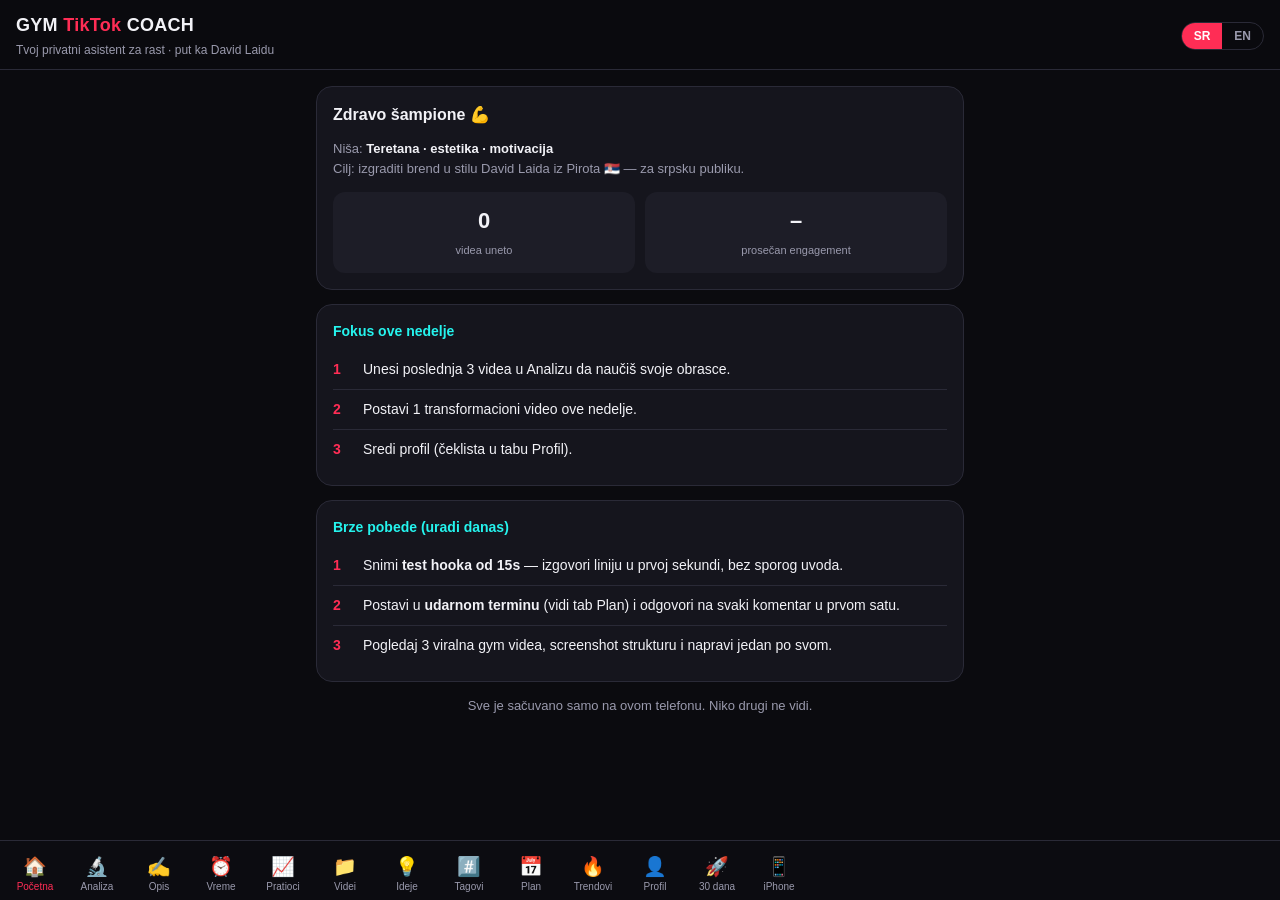
==== commit 000099e8: "Add best-time-to-post calculator and follower growth tracker - Best time to post: learns from your l" ====
--- a/tiktok-gym-analyzer/index.html
+++ b/tiktok-gym-analyzer/index.html
@@ -160,6 +160,10 @@
       </div>
       <label id="anLLen">Dužina videa</label>
       <select id="aLen"></select>
+      <div class="row">
+        <div><label id="anLDay">Dan objave (za „najbolje vreme")</label><select id="aDay"></select></div>
+        <div><label id="anLTime">Vreme objave</label><select id="aBucket"></select></div>
+      </div>
       <button class="btn" onclick="analyze()" id="anBtn">Dijagnostikuj ovaj video →</button>
     </div>
     <div id="aResult"></div>
@@ -298,6 +302,35 @@
     </div>
   </section>
 
+  <!-- ============ BEST TIME ============ -->
+  <section id="besttime">
+    <h2 id="btH">Najbolje vreme za objavu</h2>
+    <div class="card">
+      <p class="muted" style="margin-top:0" id="btIntro"></p>
+      <div id="btResult"></div>
+    </div>
+    <div class="card tight">
+      <h3 style="margin-top:0" id="btDefH"></h3>
+      <ul class="clean" id="btDefList"></ul>
+    </div>
+  </section>
+
+  <!-- ============ FOLLOWERS ============ -->
+  <section id="followers">
+    <h2 id="flH">Praćenje pratilaca</h2>
+    <div class="card">
+      <p class="muted" style="margin-top:0" id="flIntro"></p>
+      <div class="row">
+        <div><label id="flLc">Broj pratilaca</label><input id="flCount" type="number" inputmode="numeric" placeholder="1240"/></div>
+        <div><label id="flLd">Datum</label><input id="flDate" type="date"/></div>
+      </div>
+      <button class="btn" onclick="addFollower()" id="flBtn">Dodaj unos</button>
+    </div>
+    <div id="flStats"></div>
+    <div id="flChart"></div>
+    <div id="flList"></div>
+  </section>
+
   <!-- ============ iOS HELP ============ -->
   <section id="help">
     <h2 id="hpH">Kako instalirati na iPhone</h2>
@@ -315,7 +348,7 @@
 const KEY='gymTikTokCoach_v2';
 let state=load();
 function load(){try{return Object.assign(fresh(),JSON.parse(localStorage.getItem(KEY)))}catch(e){return fresh()}}
-function fresh(){return {name:'', lang:'sr', videos:[], checks:{}, plan:{}}}
+function fresh(){return {name:'', lang:'sr', videos:[], checks:{}, plan:{}, followers:[]}}
 function save(){localStorage.setItem(KEY,JSON.stringify(state))}
 function toast(m){const t=document.getElementById('toast');t.textContent=m;t.classList.add('show');setTimeout(()=>t.classList.remove('show'),1700)}
 function L(){return state.lang||'sr'}
@@ -387,11 +420,22 @@
   plH:{sr:'Plan za 30 dana',en:'30-day plan'},
   plIntro:{sr:'Prati ovo i za mesec dana imaš pravu, rastuću stranicu. Štikliraj stavke:',en:'Follow this and in a month you\'ll have a real, growing page. Check items off:'},
   hpH:{sr:'Kako instalirati na iPhone',en:'Install on iPhone'},
+  anLDay:{sr:'Dan objave (za „najbolje vreme")',en:'Day posted (for "best time")'},
+  anLTime:{sr:'Vreme objave',en:'Time posted'},
+  btH:{sr:'Najbolje vreme za objavu',en:'Best time to post'},
+  btIntro:{sr:'Računa se iz tvojih videa — koji dan i deo dana ti donosi najviše pregleda. Upiši „Dan objave" i „Vreme objave" u tabu Analiza za svaki video.',en:'Calculated from your videos — which day and time of day gets you the most views. Add "Day posted" and "Time posted" in the Analyze tab.'},
+  btDefH:{sr:'Dok skupljaš podatke — opšte preporuke (Srbija)',en:'Until you have data — defaults (Serbia)'},
+  flH:{sr:'Praćenje pratilaca',en:'Follower tracker'},
+  flIntro:{sr:'Upiši broj pratilaca s vremena na vreme (npr. svaki dan ili svake nedelje). App crta rast i predviđa kuda ideš.',en:'Log your follower count now and then (daily or weekly). The app charts your growth and projects where you\'re heading.'},
+  flLc:{sr:'Broj pratilaca',en:'Follower count'},
+  flLd:{sr:'Datum',en:'Date'},
+  flBtn:{sr:'Dodaj unos',en:'Add entry'},
   copied:{sr:'Kopirano! ✅',en:'Copied! ✅'},
   saved:{sr:'Sačuvano',en:'Saved'},
   deleted:{sr:'Obrisano',en:'Deleted'},
   enterViews:{sr:'Prvo unesi preglede',en:'Enter the views first'},
   nav:{home:{sr:'Početna',en:'Home'},analyze:{sr:'Analiza',en:'Analyze'},caption:{sr:'Opis',en:'Caption'},
+    besttime:{sr:'Vreme',en:'Best time'},followers:{sr:'Pratioci',en:'Followers'},
     library:{sr:'Videi',en:'Videos'},ideas:{sr:'Ideje',en:'Ideas'},tags:{sr:'Tagovi',en:'Tags'},
     schedule:{sr:'Plan',en:'Plan'},trends:{sr:'Trendovi',en:'Trends'},profile:{sr:'Profil',en:'Profile'},
     plan:{sr:'30 dana',en:'30-Day'},help:{sr:'iPhone',en:'iPhone'}}
@@ -640,8 +684,16 @@
   len:{sr:[['short','Ispod 15s'],['mid','15–35s'],['long','35s+']],
        en:[['short','Under 15s'],['mid','15–35s'],['long','35s+']]},
   type:{sr:[['transformation','Transformacija / napredak'],['aesthetic','Estetika / poziranje'],['motivation','Motivacija / mindset'],['howto','Saveti / kako da'],['relatable','Relatable / smešno']],
-        en:[['transformation','Transformation / progress'],['aesthetic','Aesthetics / posing'],['motivation','Motivation / mindset'],['howto','How-to / tips'],['relatable','Relatable / funny']]}
+        en:[['transformation','Transformation / progress'],['aesthetic','Aesthetics / posing'],['motivation','Motivation / mindset'],['howto','How-to / tips'],['relatable','Relatable / funny']]},
+  day:{sr:[['','— '],['mon','Ponedeljak'],['tue','Utorak'],['wed','Sreda'],['thu','Četvrtak'],['fri','Petak'],['sat','Subota'],['sun','Nedelja']],
+       en:[['','— '],['mon','Monday'],['tue','Tuesday'],['wed','Wednesday'],['thu','Thursday'],['fri','Friday'],['sat','Saturday'],['sun','Sunday']]},
+  bucket:{sr:[['','— '],['morning','Jutro (6–10h)'],['midday','Podne (11–14h)'],['afternoon','Popodne (15–18h)'],['evening','Veče (19–22h)'],['night','Noć (23–5h)']],
+          en:[['','— '],['morning','Morning (6–10)'],['midday','Midday (11–14)'],['afternoon','Afternoon (15–18)'],['evening','Evening (19–22)'],['night','Night (23–5)']]}
 };
+const DAYNAMES={sr:{mon:'Ponedeljak',tue:'Utorak',wed:'Sreda',thu:'Četvrtak',fri:'Petak',sat:'Subota',sun:'Nedelja'},
+  en:{mon:'Monday',tue:'Tuesday',wed:'Wednesday',thu:'Thursday',fri:'Friday',sat:'Saturday',sun:'Sunday'}};
+const BUCKETNAMES={sr:{morning:'Jutro (6–10h)',midday:'Podne (11–14h)',afternoon:'Popodne (15–18h)',evening:'Veče (19–22h)',night:'Noć (23–5h)'},
+  en:{morning:'Morning (6–10)',midday:'Midday (11–14)',afternoon:'Afternoon (15–18)',evening:'Evening (19–22)',night:'Night (23–5)'}};
 
 /* ================= HASHTAGS ================= */
 const TAGS={
@@ -728,8 +780,8 @@
 }
 
 /* ================= NAV ================= */
-const TAB_ORDER=['home','analyze','caption','library','ideas','tags','schedule','trends','profile','plan','help'];
-const TAB_ICON={home:'🏠',analyze:'🔬',caption:'✍️',library:'📁',ideas:'💡',tags:'#️⃣',schedule:'📅',trends:'🔥',profile:'👤',plan:'🚀',help:'📱'};
+const TAB_ORDER=['home','analyze','caption','besttime','followers','library','ideas','tags','schedule','trends','profile','plan','help'];
+const TAB_ICON={home:'🏠',analyze:'🔬',caption:'✍️',besttime:'⏰',followers:'📈',library:'📁',ideas:'💡',tags:'#️⃣',schedule:'📅',trends:'🔥',profile:'👤',plan:'🚀',help:'📱'};
 function buildNav(){
   document.getElementById('nav').innerHTML=TAB_ORDER.map(id=>
     `<button data-tab="${id}" onclick="go('${id}')"><span class="ic">${TAB_ICON[id]}</span>${T.nav[id][L()]}</button>`).join('');
@@ -742,12 +794,15 @@
   window.scrollTo(0,0);
   if(id==='library')renderLib();
   if(id==='plan')renderPlan();
+  if(id==='besttime')renderBestTime();
+  if(id==='followers')renderFollowers();
 }
 
 /* ================= ANALYSIS ENGINE ================= */
 function analyze(){
   const v={title:val('aTitle')||'Untitled',views:num('aViews'),likes:num('aLikes'),comments:num('aComments'),
-    shares:num('aShares'),saves:num('aSaves'),watch:val('aWatch'),len:val('aLen'),ts:Date.now()};
+    shares:num('aShares'),saves:num('aSaves'),watch:val('aWatch'),len:val('aLen'),
+    day:val('aDay'),bucket:val('aBucket'),ts:Date.now()};
   if(v.views<=0){toast(T.enterViews[L()]);return}
   v.diag=diagnose(v);
   state.videos.unshift(v);save();updateHome();
@@ -901,6 +956,92 @@
   document.getElementById('weekFocus').innerHTML=f.map((x,i)=>`<li><span class="n">${i+1}</span><span>${x}</span></li>`).join('');
 }
 
+/* ================= BEST TIME TO POST ================= */
+function renderBTDefaults(){document.getElementById('btDefList').innerHTML=tr(TIMES).map(t=>`<li><span class="day">${t[0]}</span><span>${t[1]}</span></li>`).join('')}
+function rankBy(arr,key,names){
+  const m={};arr.forEach(v=>{const k=v[key];if(!k)return;if(!m[k])m[k]={sum:0,n:0};m[k].sum+=v.views;m[k].n++;});
+  const out=Object.keys(m).map(k=>({k,label:names[k]||k,avg:m[k].sum/m[k].n,n:m[k].n}));
+  out.sort((a,b)=>b.avg-a.avg);return out;
+}
+function barList(rank){
+  if(!rank.length)return '<p class="muted">–</p>';const max=rank[0].avg||1;const sr=L()==='sr';
+  return rank.map(r=>`<div style="font-size:13px;display:flex;justify-content:space-between;margin-top:8px"><span>${esc(r.label)}</span><span class="muted">${fmt(Math.round(r.avg))} ${sr?'pregleda':'views'} · ${r.n}×</span></div><div class="meter"><i style="width:${Math.round(r.avg/max*100)}%;background:var(--accent)"></i></div>`).join('');
+}
+function renderBestTime(){
+  renderBTDefaults();
+  const sr=L()==='sr';
+  const withDay=state.videos.filter(v=>v.day);
+  const withBuck=state.videos.filter(v=>v.bucket);
+  const res=document.getElementById('btResult');
+  if(withDay.length<3 && withBuck.length<3){
+    res.innerHTML='<p class="muted">'+(sr
+      ?`Imaš ${withDay.length} videa sa upisanim danom i ${withBuck.length} sa vremenom. Dodaj bar 3–5 (u tabu Analiza upiši „Dan objave" i „Vreme objave") pa ću ti reći tvoje najbolje termine. Do tada koristi opšte preporuke ispod.`
+      :`You have ${withDay.length} videos with a day and ${withBuck.length} with a time. Add at least 3–5 and I'll find your best slots. Use the defaults below meanwhile.`)+'</p>';
+    return;
+  }
+  const dayRank=rankBy(withDay,'day',DAYNAMES[L()]);
+  const buckRank=rankBy(withBuck,'bucket',BUCKETNAMES[L()]);
+  let html='';
+  if(dayRank.length){html+=`<h3>${sr?'Tvoj najbolji dan':'Your best day'}</h3>`+barList(dayRank);}
+  if(buckRank.length){html+=`<h3>${sr?'Tvoj najbolji deo dana':'Your best time of day'}</h3>`+barList(buckRank);}
+  if(dayRank.length&&buckRank.length){
+    html+=`<div class="diag" style="margin-top:14px"><b>${sr?'Preporuka:':'Recommendation:'}</b> ${sr?'objavljuj uglavnom':'post mostly on'} <b>${esc(dayRank[0].label)}</b> ${sr?'u terminu':'during'} <b>${esc(buckRank[0].label)}</b> — to ti je do sad davalo najviše pregleda.</div>`;
+  }
+  res.innerHTML=html;
+}
+
+/* ================= FOLLOWER TRACKER ================= */
+function today(){const d=new Date();return d.getFullYear()+'-'+String(d.getMonth()+1).padStart(2,'0')+'-'+String(d.getDate()).padStart(2,'0')}
+function addFollower(){
+  const c=num('flCount');let d=document.getElementById('flDate').value||today();
+  if(c<=0){toast(L()==='sr'?'Unesi broj pratilaca':'Enter a follower count');return}
+  state.followers=state.followers.filter(e=>e.d!==d);
+  state.followers.push({d,c});
+  state.followers.sort((a,b)=>a.d<b.d?-1:1);
+  save();document.getElementById('flCount').value='';renderFollowers();
+  toast(L()==='sr'?'Sačuvano':'Saved');
+}
+function delFollower(d){state.followers=state.followers.filter(e=>e.d!==d);save();renderFollowers()}
+function sparkline(f){
+  const sr=L()==='sr';
+  if(f.length<2)return '<p class="muted">'+(sr?'Dodaj bar 2 unosa da vidiš grafikon rasta.':'Add at least 2 entries to see the growth chart.')+'</p>';
+  const W=320,H=96,pad=8;
+  const cs=f.map(e=>e.c),min=Math.min(...cs),max=Math.max(...cs),rng=(max-min)||1;
+  const pts=f.map((e,i)=>[pad+(W-2*pad)*(f.length>1?i/(f.length-1):0),H-pad-(H-2*pad)*(e.c-min)/rng]);
+  const line=pts.map((p,i)=>(i?'L':'M')+p[0].toFixed(1)+' '+p[1].toFixed(1)).join(' ');
+  const area=line+` L${(W-pad).toFixed(1)} ${H-pad} L${pad.toFixed(1)} ${H-pad} Z`;
+  const dots=pts.map(p=>`<circle cx="${p[0].toFixed(1)}" cy="${p[1].toFixed(1)}" r="2.6" fill="#ff2d55"/>`).join('');
+  return `<svg viewBox="0 0 ${W} ${H}" width="100%" style="display:block">
+    <path d="${area}" fill="rgba(255,45,85,.13)"/><path d="${line}" fill="none" stroke="#ff2d55" stroke-width="2.2"/>${dots}</svg>`;
+}
+function renderFollowers(){
+  const f=state.followers||[];const sr=L()==='sr';
+  const stats=document.getElementById('flStats');
+  if(!document.getElementById('flDate').value)document.getElementById('flDate').value=today();
+  if(!f.length){
+    stats.innerHTML='<div class="empty">'+(sr?'Još nema unosa. Upiši svoj trenutni broj pratilaca gore.':'No entries yet. Add your current follower count above.')+'</div>';
+    document.getElementById('flChart').innerHTML='';document.getElementById('flList').innerHTML='';return;
+  }
+  const cur=f[f.length-1],first=f[0];
+  const total=cur.c-first.c;
+  const days=Math.max(1,(new Date(cur.d)-new Date(first.d))/86400000);
+  const perDay=total/days;
+  const proj=Math.round(cur.c+perDay*30);
+  stats.innerHTML=`<div class="card"><div class="grid2">
+     <div class="stat"><b>${fmt(cur.c)}</b><small>${sr?'trenutno':'now'}</small></div>
+     <div class="stat"><b style="color:${total>=0?'var(--good)':'var(--bad)'}">${total>=0?'+':''}${fmt(total)}</b><small>${sr?'ukupno':'total'}</small></div>
+     <div class="stat"><b>${perDay>=0?'+':''}${perDay.toFixed(1)}</b><small>${sr?'dnevno (prosek)':'per day (avg)'}</small></div>
+     <div class="stat"><b>${fmt(proj)}</b><small>${sr?'za 30 dana (procena)':'in 30 days (est.)'}</small></div>
+   </div></div>`;
+  document.getElementById('flChart').innerHTML='<div class="card">'+sparkline(f)+'</div>';
+  document.getElementById('flList').innerHTML='<div class="card">'+f.slice().reverse().map((e,i)=>{
+    const idx=f.length-1-i,prev=f[idx-1],delta=prev?e.c-prev.c:null;
+    return `<div style="display:flex;justify-content:space-between;align-items:center;padding:9px 0;border-bottom:1px solid var(--line);font-size:14px">
+      <span class="muted">${e.d}</span>
+      <span><b>${fmt(e.c)}</b>${delta!==null?` <span style="color:${delta>=0?'var(--good)':'var(--bad)'};font-size:12px">(${delta>=0?'+':''}${delta})</span>`:''} <a onclick="delFollower('${e.d}')" style="margin-left:10px">✕</a></span></div>`;
+  }).join('')+'</div>';
+}
+
 /* ================= SELECTS / TEXT ================= */
 function fillSelect(id,opts,keep){const el=document.getElementById(id);const cur=keep?el.value:'';el.innerHTML=opts.map(o=>`<option value="${o[0]}">${o[1]}</option>`).join('');if(cur)el.value=cur;}
 function applyText(){
@@ -919,6 +1060,9 @@
   set('trH',T.trH);html('trIntro',T.trIntro);set('trFindH',T.trFindH);
   set('prH',T.prH);set('prC1',T.prC1);set('prC1b',T.prC1b);set('prC2',T.prC2);set('prC3',T.prC3);set('prName',T.prName);set('prSave',T.prSave);set('prC4',T.prC4);set('prC4b',T.prC4b);set('prExp',T.prExp);set('prImp',T.prImp);set('prReset',T.prReset);
   set('plH',T.plH);set('plIntro',T.plIntro);set('hpH',T.hpH);
+  set('anLDay',T.anLDay);set('anLTime',T.anLTime);
+  set('btH',T.btH);set('btIntro',T.btIntro);set('btDefH',T.btDefH);
+  set('flH',T.flH);set('flIntro',T.flIntro);set('flLc',T.flLc);set('flLd',T.flLd);set('flBtn',T.flBtn);
   document.documentElement.lang=lang;
 }
 function set(id,o){const e=document.getElementById(id);if(e)e.textContent=o[L()]}
@@ -974,10 +1118,12 @@
   syncLangBtns();applyText();buildNav();
   fillSelect('aWatch',SELOPTS.watch[L()]);fillSelect('aLen',SELOPTS.len[L()],true);
   fillSelect('capType',SELOPTS.type[L()],true);fillSelect('tagType',SELOPTS.type[L()],true);
+  fillSelect('aDay',SELOPTS.day[L()],true);fillSelect('aBucket',SELOPTS.bucket[L()],true);
   // default aLen to mid
   document.getElementById('aLen').value='mid';
   updateHome();renderQuick();renderHooks();renderPillars();renderTrends();renderTimes();renderStories();
   renderWeek();renderProf();renderBios();renderPlan();renderLib();renderIOS();buildTags();rollIdea();
+  renderBestTime();renderFollowers();
 }
 renderAll();
 go('home');
